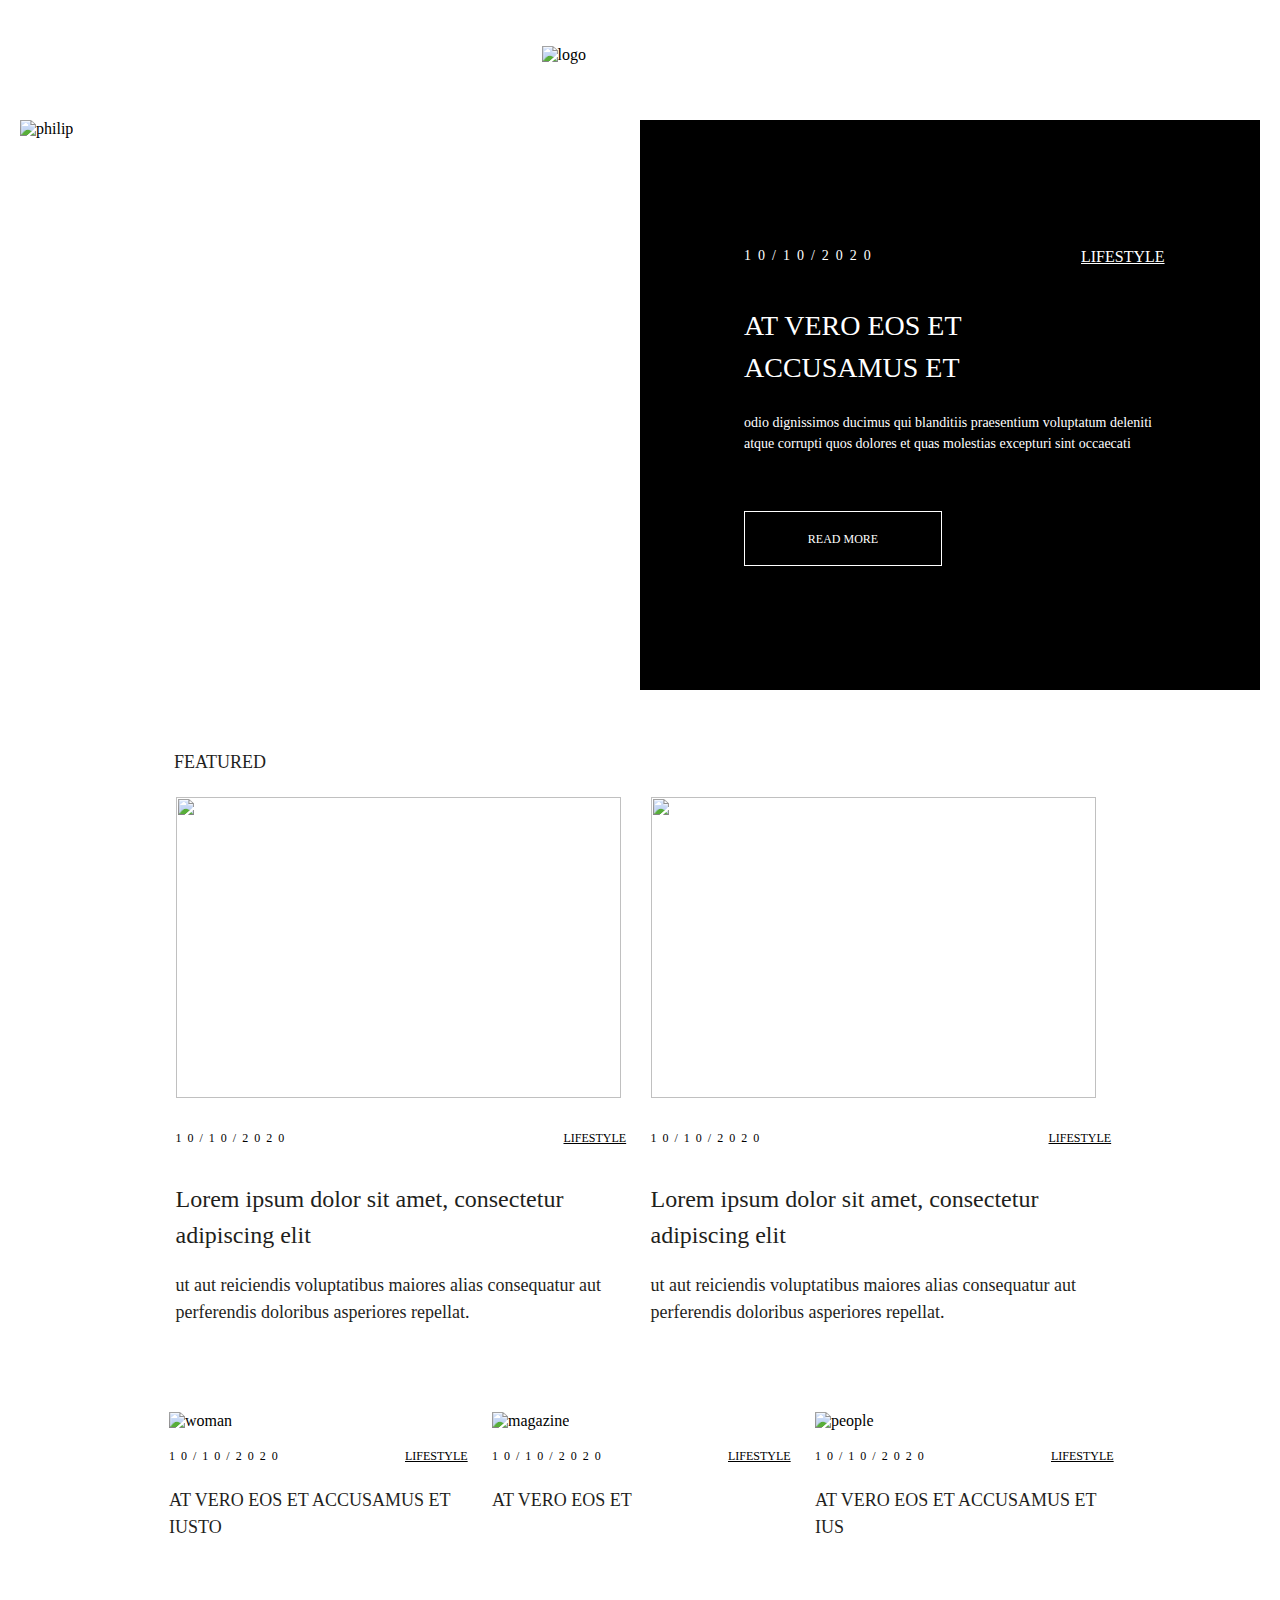
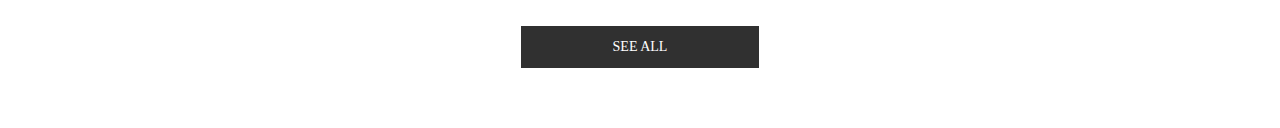
==== Index.html @ 0cf4a7a5 "Add files via upload" ====
<!DOCTYPE html>
<html lang="en">

<head>
    <meta charset="UTF-8">
    <meta http-equiv="X-UA-Compatible" content="IE=edge">
    <meta name="viewport" content="width=device-width, initial-scale=1.0">
    <link rel="stylesheet" href="main.css">
    <title>SUFFIX</title>
</head>

<body>
    <header>
        <div class="logo"><img src="./img/Лого.png" alt="logo" class="img_1"></div>
    </header>
    <main>
        <div class="conteiner">
            <div class="first_blocks">
                <div class="philip"><img src="./img/philip-martin.png" class="img_2" alt="philip"></div>
                <div class="black_block">
                    <div class="data_and_lifestyle">
                        <p class="data_1">10/10/2020</p>
                        <p class="lifestyle">LIFESTYLE</p>
                    </div>
                    <div class="at_vero">
                        <p>At vero eos et accusamus et</p>
                    </div>
                    <div class="lorem_1">
                        <p>odio dignissimos ducimus qui blanditiis praesentium voluptatum deleniti atque corrupti quos
                            dolores et quas molestias excepturi sint occaecati</p>
                    </div>
                    <div class="read_me">
                        <p class="read_me_1">READ MORE</p>
                    </div>
                </div>
            </div>

            <div class="between">
                <p class="FEATURED">FEATURED</p>
            </div>

            <div class="second_blocks">
                <div class="one_man">
                    <img src="./img/img_3.png" class="img_3" alt="">
                    <div class="data_and_lifestyle_2">
                        <p class="data_12">10/10/2020</p>
                        <p class="lifestyle_2">LIFESTYLE</p>
                    </div>

                    <div class="lorem_12">
                        <p>Lorem ipsum dolor sit amet, consectetur adipiscing elit</p>
                    </div>
                    <div class="paragraph">
                        <p class="text">ut aut reiciendis voluptatibus maiores alias consequatur aut perferendis
                            doloribus asperiores repellat.</p>
                    </div>

                </div>
                <div class="two_man">
                    <img src="./img/img_4.png" class="img_3" alt="">
                    <div class="data_and_lifestyle_2">
                        <p class="data_12">10/10/2020</p>
                        <p class="lifestyle_2">LIFESTYLE</p>
                    </div>
                    <div class="lorem_12">
                        <p>Lorem ipsum dolor sit amet, consectetur adipiscing elit</p>
                    </div>
                    <div class="paragraph">
                        <p class="text">ut aut reiciendis voluptatibus maiores alias consequatur aut perferendis
                            doloribus asperiores repellat.</p>
                    </div>
                </div>
            </div>
            <div class="third_blocks">
                <div class="one_block">
                    <img src="./img/img-5.png" alt="woman" class="img_5">
                    <div class="data_and_lifestyle_3">
                        <p class="data_13">10/10/2020</p>
                        <p class="lifestyle_3">LIFESTYLE</p>
                    </div>
                    <div class="lorem_13">
                        <p>At vero eos et accusamus et iusto</p>
                    </div>
                </div>
                <div class="two_block">
                    <img src="./img/img-6.png" alt="magazine" class="img_5">
                    <div class="data_and_lifestyle_3">
                        <p class="data_13">10/10/2020</p>
                        <p class="lifestyle_3">LIFESTYLE</p>
                    </div>
                    <div class="lorem_13">
                        <p>At vero eos et</p>
                    </div>
                </div>
                <div class="three_block">
                    <img src="./img/img-7.png" alt="people" class="img_5">
                    <div class="data_and_lifestyle_3">
                        <p class="data_13">10/10/2020</p>
                        <p class="lifestyle_3">LIFESTYLE</p>
                    </div>
                    <div class="lorem_13">
                        <p>At vero eos et accusamus et ius</p>
                    </div>
                </div>
            </div>
            <div class="mini_box">
                 <div class="SEE_All">
                <p class="SEE_All_2">SEE ALL</p>
            </div>
        </div>
           


        </div>
    </main>
</body>

</html>
---- main.css ----
@font-face {
    font-family: "kanitN";
    src: url(./fonts/Kanit-Medium.ttf);
}
@font-face {
    font-family: "kanit3";
    src: url(./fonts/Kanit-Light.ttf);
}

*{
    margin: 0;
    padding: 0;
    box-sizing: border-box;
}
.conteiner{
    width: 1440px;
    margin: 0 auto;
}

.logo{
    display: flex;
    justify-content: center;
    padding: 43px 0 46px 0;
    
}
.img_1{
    width: 157px;
    height: 30px;
}
.first_blocks{
    display: flex;
    justify-content: center;
}
.philip{
    width:720px;
    height: 570px;
}
.black_block{
    width:720px;
    height: 570px;
    background-color: rgb(0, 0, 0);
    color: rgb(255, 255, 255);
    font-family: "kanitN";
    display: flex;
    flex-direction: column;
    padding:107px 109px 151px 108px ;
}
.data_and_lifestyle{
    display: flex;
    justify-content: space-between;
    margin-bottom:66px ;
 
}
.at_vero{
    font-family: "kanitN";
    font-style: normal;
    font-weight: 500;
    font-size: 28px;
    line-height: 42px;
    text-transform: uppercase;
    color: #FFFFFF;
    margin-bottom: 29px;
    width: 503px;
    height: 42px;
}
.data_1{
font-style: normal;
font-weight: 500;
font-size: 14px;
line-height: 21px;
letter-spacing: 7px;
width: 136px;
height: 21px;
}
.lifestyle{
font-weight: 500;
font-size: 16px;
line-height: 24px;
text-decoration-line: underline;
width: 75px;
height: 24px;
}
.lorem_1{
    width: 503px;
    height: 42px;
    font-family: "kanit3";
    font-style: normal;
    font-weight: 300;
    font-size: 14px;
    line-height: 21px;
    color: #FFFFFF;
    margin-bottom: 54px;
}
.read_me{
    border:1px solid white;
    width:198px;
    height: 55px;
    display: flex;
    justify-content: center;
    align-items: center;
}
.read_me_1{
    font-family: "kanitN";
    font-style: normal;
    font-weight: 500;
    font-size: 12px;
    line-height: 18px;
    text-align: center;
    color: #FFFFFF;

}

.between{
    display: flex;
    padding: 59px 1205px 30px 149px;
}
.FEATURED{
    width: 86px;
    height: 27px;
    font-family: "kanitN";
    font-style: normal;
    font-weight: 500;
    font-size: 18px;
    line-height: 27px;
    color: #1F1F1D;
}
.second_blocks{
    display: flex;
    justify-content: center;
    padding: 0 148px 0 147px;
}
.one_man{
    width: 557px;
    height: 368px;
    margin-right:27px ;
}
.img_3{
    width: 557px;
    height: 368px;
}
.img_4{
    width: 557px;
    height: 368px;
}
.data_and_lifestyle_2{
    display: flex;
    justify-content: space-between;
    margin-bottom:34px ;
    margin-top: 26px;
 
}
.data_12{
    font-family: "kanitN";
    font-style: normal;
    font-weight: 500;
    font-size: 12px;
    line-height: 18px;
    letter-spacing: 6px;
    width: 136px;
    height: 21px;
}
.lifestyle_2{
    font-family: "kanitN";
    font-weight: 500;
    font-size: 12px;
    line-height: 18px;
    text-decoration-line: underline;
    width: 75px;
    height: 24px;
}
.lorem_12{
    width: 557px;
    height: 72px;
    font-family: "kanitN";
    font-style: normal;
    font-weight: 500;
    font-size: 24px;
    line-height: 36px;
    color: #1F1F1D;
    margin-bottom: 19px;
}
.text{
font-family: "kanit3";
font-style: normal;
font-weight: 300;
font-size: 18px;
line-height: 27px;
color: #1F1F1D;
width: 557px;
height: 54px;
}

.third_blocks{
    display: flex;
    justify-content: center;
    padding: 63px 148px 63px 148px;
}
.img_5{
    width: 363px;
    height: 240px;
}
.one_block .two_block .three_block{
    width: 365px;
    height: 325px;
}
.one_block{
    margin-right: 27px;
}
.two_block{
    margin-right: 27px;
}
.data_and_lifestyle_3{
    display: flex;
    justify-content: space-between;
    margin-bottom:22px ;
    margin-top: 18px;
}
.data_13{
    font-family: "kanitN";
    font-style: normal;
    font-weight: 500;
    font-size: 12px;
    line-height: 18px;
    letter-spacing: 6px;
    width: 117px;
    height: 18px;
}
.lifestyle_3{
    font-family: "kanitN";
    font-weight: 500;
    font-size: 12px;
    line-height: 18px;
    text-decoration-line: underline;
    width: 57px;
    height: 18px;
}
.lorem_13{
    width: 363px;
    height: 27px;
    font-family: "kanitN";
    font-style: normal;
    font-weight: 500;
    font-size: 18px;
    line-height: 27px;
    color: #1F1F1D;
    text-transform: uppercase;
    
}
.mini_box{
    padding: 0px 600px 71.33px 602px;
}
.SEE_All{
    background-color: #303030;
    width:238px;
    height: 42px;
    display: flex;
    justify-content: center;
    align-items: center;
    
}
.SEE_All_2{
    font-family: "kanitN";
    font-style: normal;
    font-weight: 500;
    font-size: 14px;
    line-height: 21px;
    text-align: center;
    color: #FFFFFF;

}



@media (max-width:1280px) {
    .logo{
        display: flex;
        justify-content: center;
        padding: 45.5px 0 44.5px 0;
        width: 1240px;
        height: 120px;
    }
    .img_1{
        width: 157px;
        height: 30px;
    }
    .conteiner{
        width: 1240px;
        margin: 0 auto;
    }
    .first_blocks{
        display: flex;
        justify-content: center;
    }
    .philip{
        width:620px;
        height: 570px;
    }
    .black_block{
        width:620px;
        height: 570px;
        background-color: rgb(0, 0, 0);
        color: rgb(255, 255, 255);
        font-family: "kanitN";
        display: flex;
        flex-direction: column;
        
        padding:125px 104px 124px 104px ;
    }
    .data_and_lifestyle{
        display: flex;
        justify-content: space-between;
        margin-bottom:36px ;
     
    }
    .at_vero{
        font-family: "kanitN";
        font-style: normal;
        font-weight: 500;
        font-size: 28px;
        line-height: 42px;
        text-transform: uppercase;
        color: #FFFFFF;
        margin-bottom: 23px;
        width: 394px;
        height: 84px;
    }
    .data_1{
    font-style: normal;
    font-weight: 500;
    font-size: 14px;
    line-height: 21px;
    letter-spacing: 7px;
    width: 136px;
    height: 21px;
    }
    .lifestyle{
    font-weight: 500;
    font-size: 16px;
    line-height: 24px;
    text-decoration-line: underline;
    width: 75px;
    height: 24px;
    }
    .lorem_1{
        width: 411px;
        height: 63px;
        font-family: "kanit3";
        font-style: normal;
        font-weight: 300;
        font-size: 14px;
        line-height: 21px;
        color: #FFFFFF;
        margin-bottom: 36px;
    }
    .read_me{
        border:1px solid white;
        width:198px;
        height: 55px;
        display: flex;
        justify-content: center;
        align-items: center;
    }
    .read_me_1{
        font-family: "kanitN";
        font-style: normal;
        font-weight: 500;
        font-size: 12px;
        line-height: 18px;
        text-align: center;
        color: #FFFFFF;
    
    }

    .between{
        display: flex;
        padding: 59px 1000px 21.31px 154px;
    }
    .FEATURED{
        width: 86px;
        height: 27px;
        font-family: "kanitN";
        font-style: normal;
        font-weight: 500;
        font-size: 18px;
        line-height: 27px;
        color: #1F1F1D;
    }
    
    .second_blocks{
        display: flex;
        justify-content: center;
        padding: 0 149px 0 150px;
    }
    .one_man{
        width: 445px;
        height: 301px;
        margin-right:30px ;
    }
    .img_3{
        width: 445px;
        height: 301px;
    }
    .img_4{
        width: 445px;
        height: 301px;
    }
    
    
    .data_and_lifestyle_2{
        display: flex;
        justify-content: space-between;
        margin-bottom:34px;
        margin-top: 26.69px;
     
    }
    .data_12{
        font-family: "kanitN";
        font-style: normal;
        font-weight: 500;
        font-size: 12px;
        line-height: 18px;
        letter-spacing: 6px;
        width: 117px;
        height: 18px;
        }
        .lifestyle_2{
        font-family: "kanitN";
        font-weight: 500;
        font-size: 12px;
        line-height: 18px;
        text-decoration-line: underline;
        width: 57px;
        height: 18px;
        }
    
        .lorem_12{
        width: 455px;
        height: 72px;
        font-family: "kanitN";
        font-style: normal;
        font-weight: 500;
        font-size: 24px;
        line-height: 36px;
        color: #1F1F1D;
        margin-bottom: 19px;
    }
    .text{
        width: 455px;
        height:81px;
    font-family: "kanit3";
    font-style: normal;
    font-weight: 300;
    font-size: 18px;
    line-height: 27px;
    color: #1F1F1D;
    }


    .third_blocks{
        display: flex;
        justify-content: center;
        padding: 59px 151px 85px 148px;
        
    }
    .img_5{
        width: 295px;
        height: 195px;
    }
    .one_block .two_block .three_block{
        width: 295px;
        height: 306px;
    }
    .one_block{
        margin-right: 30px;
    }
    .two_block{
        margin-right: 30px;
    }
    .data_and_lifestyle_3{
        display: flex;
        justify-content: space-between;
        margin-bottom:22px ;
        margin-top: 17px;
    }
    .data_13{
        font-family: "kanitN";
        font-style: normal;
        font-weight: 500;
        font-size: 12px;
        line-height: 18px;
        letter-spacing: 6px;
        width: 117px;
        height: 18px;
    }
    .lifestyle_3{
        font-family: "kanitN";
        font-weight: 500;
        font-size: 12px;
        line-height: 18px;
        text-decoration-line: underline;
        width: 57px;
        height: 18px;
    }
    .lorem_13{
        width: 293px;
        height: 54px;
        font-family: "kanitN";
        font-style: normal;
        font-weight: 500;
        font-size: 18px;
        line-height: 27px;
        color: #1F1F1D;
        text-transform: uppercase;
        
    }
    .mini_box{
        padding: 0px 501px 60.33px 501px;
    }
    .SEE_All{
        background-color: #303030;
        width:238px;
        height: 42px;
        display: flex;
        justify-content: center;
        align-items: center;  
    }
    .SEE_All_2{
        font-family: "kanitN";
        font-style: normal;
        font-weight: 500;
        font-size: 14px;
        line-height: 21px;
        text-align: center;
        color: #FFFFFF;
    
    }

}
@media (max-width:800px) {
    .logo{
        display: flex;
        justify-content: center;
        padding: 22.34px 0 22.66px 0;
        width: 768px;
        height: 65px;
    }
    .img_1{
        width: 105px;
        height: 20px;
    }
    .conteiner{
        width: 768px;
        margin: 0 auto;
    }
    .first_blocks{
        display: flex;
        justify-content: center;
        
    }
    .philip{
        width:385px;
        height:354px;
       
    }
    .img_2{
        width:385px;
        height: 354px;
        
    }
    .black_block{
        width:383px;
        height: 354px;
        background-color: rgb(0, 0, 0);
        color: rgb(255, 255, 255);
        font-family: "kanitN";
        display: flex;
        flex-direction: column;
        padding:72px 18px 72px 21px ;
    }
    .data_and_lifestyle{
        display: flex;
        justify-content: space-between;
        margin-bottom:0px ;
     
    }
    .at_vero{
        font-family: "kanitN";
        font-style: normal;
        font-weight: 500;
        font-size: 18px;
        line-height: 27px;
        text-transform: uppercase;
        color: #FFFFFF;
        margin-bottom: 31px;
        width: 344px;
        height: 27px;
    }
    .data_1{
    font-style: normal;
    font-weight: 500;
    font-size: 12px;
    line-height: 18px;
    letter-spacing: 6px;
    width: 117px;
    height: 18px;
    margin-bottom: 20px;
    }
    .lifestyle{
    font-weight: 500;
    font-size: 16px;
    line-height: 24px;
    text-decoration-line: underline;
    width: 75px;
    height: 24px;
    display: none;
    }
    .lorem_1{
        width: 343px;
        height: 54px;
        font-family: "kanit3";
        font-style: normal;
        font-weight: 300;
        font-size: 12px;
        line-height: 18px;
        color: #FFFFFF;
        margin-bottom: 31px;
    }
    .read_me{
        border:1px solid white;
        width:198px;
        height: 40px;
        display: flex;
        justify-content: center;
        align-items: center;
    }
    .read_me_1{
        font-family: "kanitN";
        font-style: normal;
        font-weight: 500;
        font-size: 12px;
        line-height: 18px;
        text-align: center;
        color: #FFFFFF;
    
    }

    .between{
        display: flex;
        padding: 60px 658px 21px 24px;
    }
    .FEATURED{
        width: 86px;
        height: 27px;
        font-family: "kanitN";
        font-style: normal;
        font-weight: 500;
        font-size: 18px;
        line-height: 27px;
        color: #1F1F1D;
    }
    
    .second_blocks{
        display: flex;
        justify-content: center;
        padding: 0 24px;
    }
    .one_man{
        width: 345px;
        height: 228px;
        margin-right:30px ;
    }
    .img_3{
        width: 345px;
        height: 228px;
    }
    .img_4{
        width: 345px;
        height: 228px;
    }
    
    
    .data_and_lifestyle_2{
        display: flex;
        justify-content: space-between;
        margin-bottom:16px;
        margin-top: 21px;
     
    }
    .data_12{
        font-family: "kanitN";
        font-style: normal;
        font-weight: 500;
        font-size: 12px;
        line-height: 18px;
        letter-spacing: 6px;
        width: 117px;
        height: 18px;
        }
        .lifestyle_2{
        font-family: "kanitN";
        font-weight: 500;
        font-size: 12px;
        line-height: 18px;
        text-decoration-line: underline;
        width: 57px;
        height: 18px;
        }
    
        .lorem_12{
        width: 345px;
        height: 54px;
        font-family: "kanitN";
        font-style: normal;
        font-weight: 500;
        font-size: 18px;
        line-height: 27px;
        color: #1F1F1D;
        margin-bottom: 21px;
    }
    .text{
        width: 345px;
        height:63px;
    font-family: "kanit3";
    font-style: normal;
    font-weight: 300;
    font-size: 14px;
    line-height: 21px;
    color: #1F1F1D;
    }

    .third_blocks{
        display: flex;
        justify-content: center;
        padding: 36px 24px 49px 24px;
    }
    .img_5{
        width: 220px;
        height: 145px;
    }
    .one_block .two_block .three_block{
        width: 220px;
        height: 247px;
    }
    .one_block{
        margin-right: 30px;
    }
    .two_block{
        margin-right: 30px;
    }
    .data_and_lifestyle_3{
        display: flex;
        justify-content: space-between;
        margin-bottom:22px ;
        margin-top: 17px;
    }
    .data_13{
        font-family: "kanitN";
        font-style: normal;
        font-weight: 500;
        font-size: 12px;
        line-height: 18px;
        letter-spacing: 6px;
        width: 117px;
        height: 18px;
    }
    .lifestyle_3{
        font-family: "kanitN";
        font-weight: 500;
        font-size: 12px;
        line-height: 18px;
        text-decoration-line: underline;
        width: 57px;
        height: 18px;
    }
    .lorem_13{
        width: 220px;
        height: 48px;
        font-family: "kanitN";
        font-style: normal;
        font-weight: 500;
        font-size: 16px;
        line-height: 24px;
        color: #1F1F1D;
        text-transform: uppercase;
        
    }
    .mini_box{
        padding: 0px 265px 60px 265px;
    }
    .SEE_All{
        background-color: #303030;
        width:238px;
        height: 42px;
        display: flex;
        justify-content: center;
        align-items: center;  
    }
    .SEE_All_2{
        font-family: "kanitN";
        font-style: normal;
        font-weight: 500;
        font-size: 14px;
        line-height: 21px;
        text-align: center;
        color: #FFFFFF;
    
    }
}
@media (max-width:400px) {
    .logo{
        display: flex;
        justify-content: center;
        padding: 22.34px 0 22.66px 0;
        width: 320px;
        height: 65px;
    }
    .img_1{
        width: 105px;
        height: 20px;
    }
    .conteiner{
        width: 320px;
        margin: 0 auto;
    }
    .first_blocks{
        display: flex;
        justify-content: center;
        flex-direction: column;
        
    }
    .philip{
        width:320px;
        height:294px;
       
    }
    .img_2{
        width:320px;
        height: 294px;
        
    }
    .black_block{
        width:320px;
        height: 246px;
        background-color: rgb(0, 0, 0);
        color: rgb(255, 255, 255);
        font-family: "kanitN";
        display: flex;
        flex-direction: column;
        padding:15px 13px 32px 12px ;
    }
    .data_and_lifestyle{
        display: flex;
        justify-content: space-between;
        margin-bottom:0px ;
     
    }
    .at_vero{
        font-family: "kanitN";
        font-style: normal;
        font-weight: 500;
        font-size: 18px;
        line-height: 27px;
        text-transform: uppercase;
        color: #FFFFFF;
        margin-bottom: 20px;
        width: 295px;
        height: 27px;
    }
    .data_1{
    font-style: normal;
    font-weight: 500;
    font-size: 12px;
    line-height: 18px;
    letter-spacing: 6px;
    width: 117px;
    height: 18px;
    margin-bottom: 20px;
    }
    .lifestyle{
    font-weight: 500;
    font-size: 16px;
    line-height: 24px;
    text-decoration-line: underline;
    width: 75px;
    height: 24px;
    display: none;
    }
    .lorem_1{
        width: 295px;
        height: 54px;
        font-family: "kanit3";
        font-style: normal;
        font-weight: 300;
        font-size: 12px;
        line-height: 18px;
        color: #FFFFFF;
        margin-bottom: 20px;
    }
    .read_me{
        border:1px solid white;
        width:198px;
        height: 40px;
        display: flex;
        justify-content: center;
        align-items: center;
    }
    .read_me_1{
        font-family: "kanitN";
        font-style: normal;
        font-weight: 500;
        font-size: 12px;
        line-height: 18px;
        text-align: center;
        color: #FFFFFF;
    
    }


    .between{
        display: flex;
        padding: 43px 221px 16px 12px;
    }
    .FEATURED{
        width: 86px;
        height: 27px;
        font-family: "kanitN";
        font-style: normal;
        font-weight: 500;
        font-size: 18px;
        line-height: 27px;
        color: #1F1F1D;
    }
    .second_blocks{
        display: flex;
        justify-content: center;
        flex-direction: column;
        padding: 0 13px 0 12px;
    }
    .one_man{
        width: 295px;
        height: 195px;
        margin-bottom: 215.41px;
    }
    .img_3{
        width: 295px;
        height: 195px;
    }
    .img_4{
        width: 295px;
        height: 195px;
    }
    
    
    .data_and_lifestyle_2{
        display: flex;
        justify-content: space-between;
        margin-bottom:16px;
        margin-top: 16px;
     
    }
    .data_12{
        font-family: "kanitN";
        font-style: normal;
        font-weight: 500;
        font-size: 12px;
        line-height: 18px;
        letter-spacing: 6px;
        width: 117px;
        height: 18px;
        }
        .lifestyle_2{
        font-family: "kanitN";
        font-weight: 500;
        font-size: 12px;
        line-height: 18px;
        text-decoration-line: underline;
        width: 57px;
        height: 18px;
        display: none;
        }
    
        .lorem_12{
        width: 295px;
        height: 54px;
        font-family: "kanitN";
        font-style: normal;
        font-weight: 500;
        font-size: 18px;
        line-height: 27px;
        color: #1F1F1D;
        margin-bottom: 21px;
    }
    .text{
        width: 295px;
        height:63px;
    font-family: "kanit3";
    font-style: normal;
    font-weight: 300;
    font-size: 14px;
    line-height: 21px;
    color: #1F1F1D;
    }
  

    .third_blocks{
        display: flex;
        justify-content: center;
        flex-direction: column;
        padding: 0 13px 0 12px;
    }
    .img_5{
        width: 295px;
        height: 194.31px;
    }
    .one_block .two_block .three_block{
        width: 295px;
        height: 265px;
        
    }
     .one_block{
        margin-bottom: 28px;
        margin-top: 27px;
        margin-right: 0px;
          
    }
    .two_block{
        margin-bottom: 27px;
        margin-right: 0px; 
    }
    .one_block{
        margin-right: 0px;
          
    }
    /*
    .two_block{
        margin-bottom: 28px;
    } */
    .data_and_lifestyle_3{
        display: flex;
        justify-content: space-between;
        margin-bottom:22px ;
        margin-top: 17px;
    }
    .data_13{
        font-family: "kanitN";
        font-style: normal;
        font-weight: 500;
        font-size: 12px;
        line-height: 18px;
        letter-spacing: 6px;
        width: 156.89px;
        height: 18px;
    }
    .lifestyle_3{
        font-family: "kanitN";
        font-weight: 500;
        font-size: 12px;
        line-height: 18px;
        text-decoration-line: underline;
        width: 76.43px;
        height: 18px;
    }
    .lorem_13{
        width: 295px;
        height: 24px;
        font-family: "kanitN";
        font-style: normal;
        font-weight: 500;
        font-size: 16px;
        line-height: 24px;
        color: #1F1F1D;
        text-transform: uppercase;
        
    }
    .mini_box{
        padding: 37px 42px 43px 40px;
    }
    .SEE_All{
        background-color: #303030;
        width:238px;
        height: 42px;
        display: flex;
        justify-content: center;
        align-items: center;  
    }
    .SEE_All_2{
        font-family: "kanitN";
        font-style: normal;
        font-weight: 500;
        font-size: 14px;
        line-height: 21px;
        text-align: center;
        color: #FFFFFF;
    
    }

}
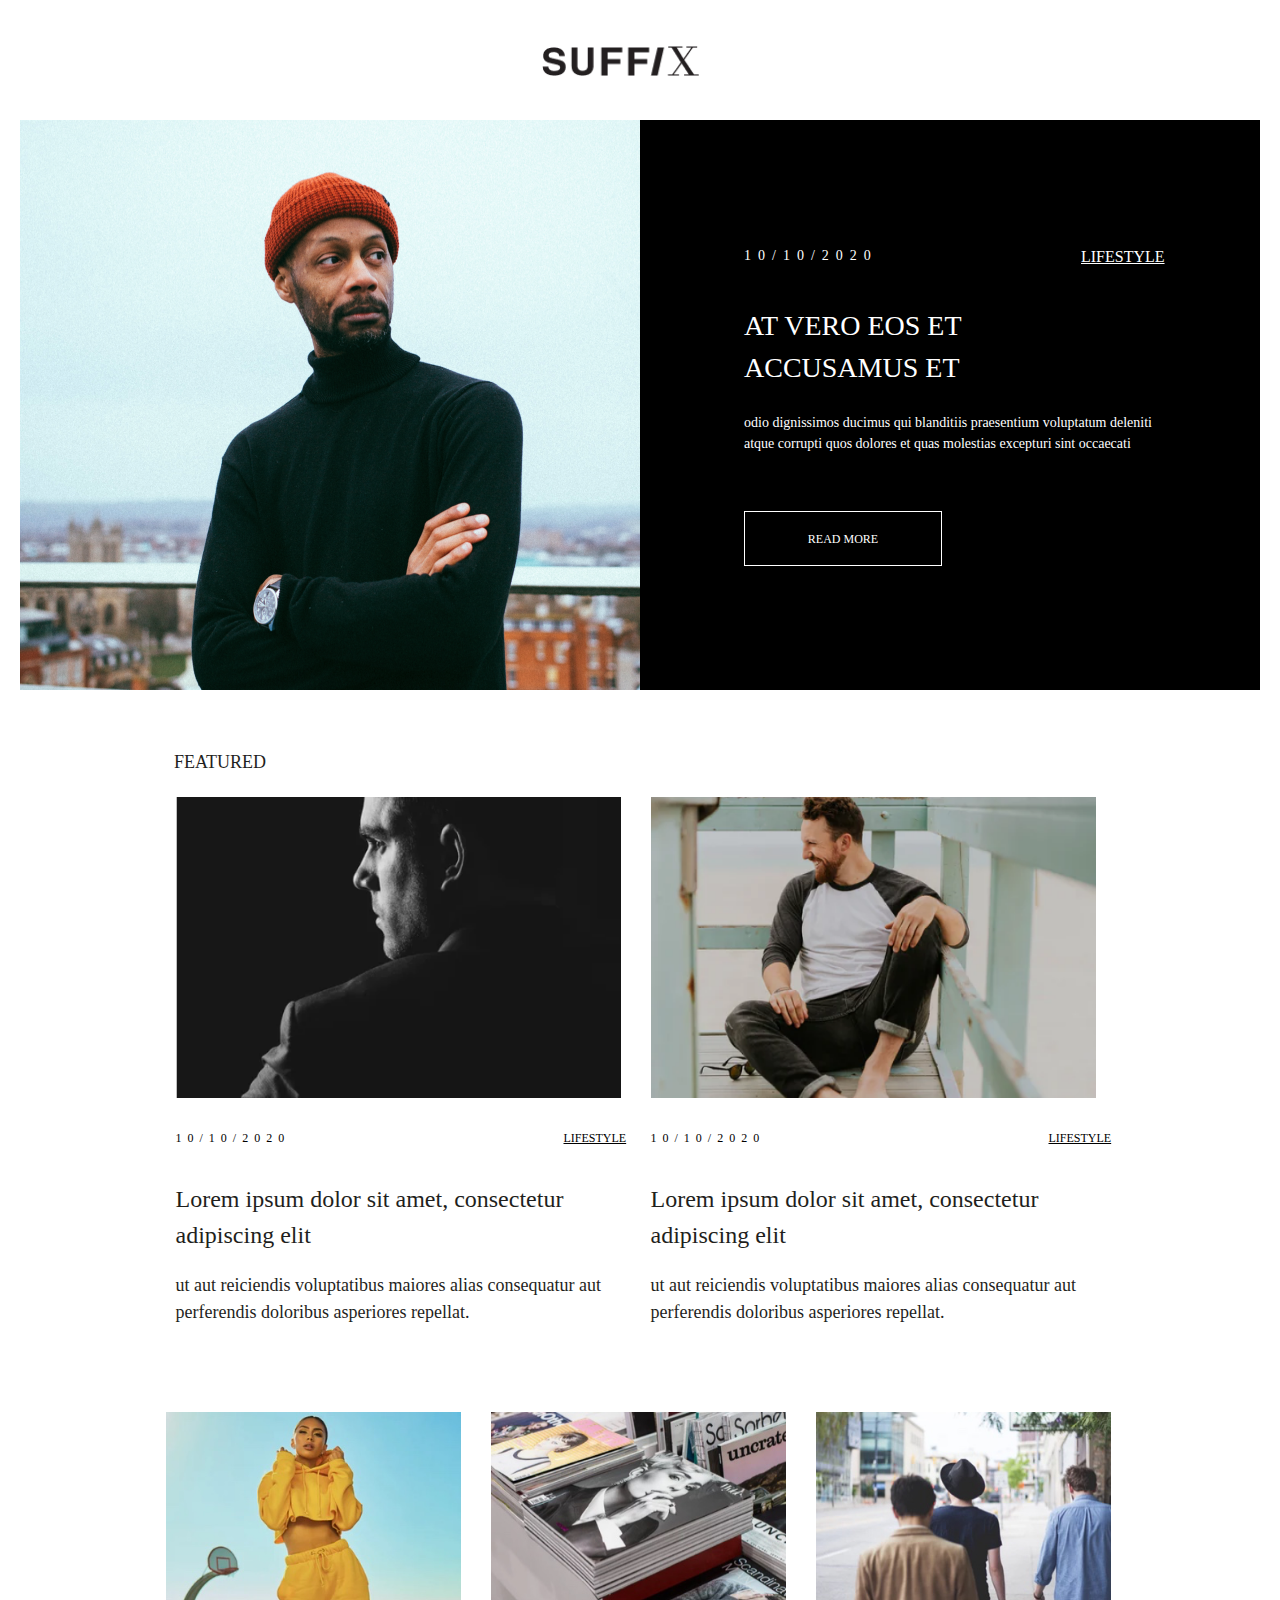
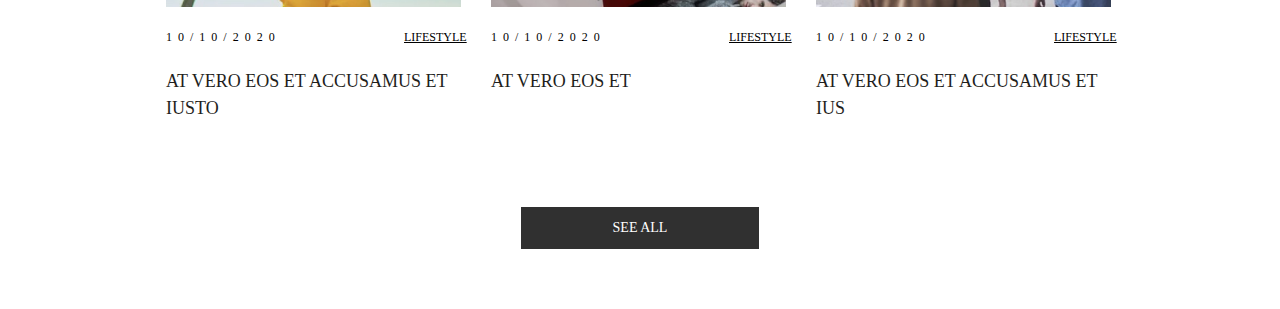
==== commit 578c8328: "Update Index.html" ====
--- a/Index.html
+++ b/Index.html
@@ -11,12 +11,12 @@
 
 <body>
     <header>
-        <div class="logo"><img src="./img/Лого.png" alt="logo" class="img_1"></div>
+        <div class="logo"><img src="Лого.png" alt="logo" class="img_1"></div>
     </header>
     <main>
         <div class="conteiner">
             <div class="first_blocks">
-                <div class="philip"><img src="./img/philip-martin.png" class="img_2" alt="philip"></div>
+                <div class="philip"><img src="philip-martin.png" class="img_2" alt="philip"></div>
                 <div class="black_block">
                     <div class="data_and_lifestyle">
                         <p class="data_1">10/10/2020</p>
@@ -41,7 +41,7 @@
 
             <div class="second_blocks">
                 <div class="one_man">
-                    <img src="./img/img_3.png" class="img_3" alt="">
+                    <img src="img_3.png" class="img_3" alt="">
                     <div class="data_and_lifestyle_2">
                         <p class="data_12">10/10/2020</p>
                         <p class="lifestyle_2">LIFESTYLE</p>
@@ -57,7 +57,7 @@
 
                 </div>
                 <div class="two_man">
-                    <img src="./img/img_4.png" class="img_3" alt="">
+                    <img src="img_4.png" class="img_3" alt="">
                     <div class="data_and_lifestyle_2">
                         <p class="data_12">10/10/2020</p>
                         <p class="lifestyle_2">LIFESTYLE</p>
@@ -73,7 +73,7 @@
             </div>
             <div class="third_blocks">
                 <div class="one_block">
-                    <img src="./img/img-5.png" alt="woman" class="img_5">
+                    <img src="img-5.png" alt="woman" class="img_5">
                     <div class="data_and_lifestyle_3">
                         <p class="data_13">10/10/2020</p>
                         <p class="lifestyle_3">LIFESTYLE</p>
@@ -83,7 +83,7 @@
                     </div>
                 </div>
                 <div class="two_block">
-                    <img src="./img/img-6.png" alt="magazine" class="img_5">
+                    <img src="img-6.png" alt="magazine" class="img_5">
                     <div class="data_and_lifestyle_3">
                         <p class="data_13">10/10/2020</p>
                         <p class="lifestyle_3">LIFESTYLE</p>
@@ -93,7 +93,7 @@
                     </div>
                 </div>
                 <div class="three_block">
-                    <img src="./img/img-7.png" alt="people" class="img_5">
+                    <img src="img-7.png" alt="people" class="img_5">
                     <div class="data_and_lifestyle_3">
                         <p class="data_13">10/10/2020</p>
                         <p class="lifestyle_3">LIFESTYLE</p>
@@ -115,4 +115,4 @@
     </main>
 </body>
 
-</html>+</html>
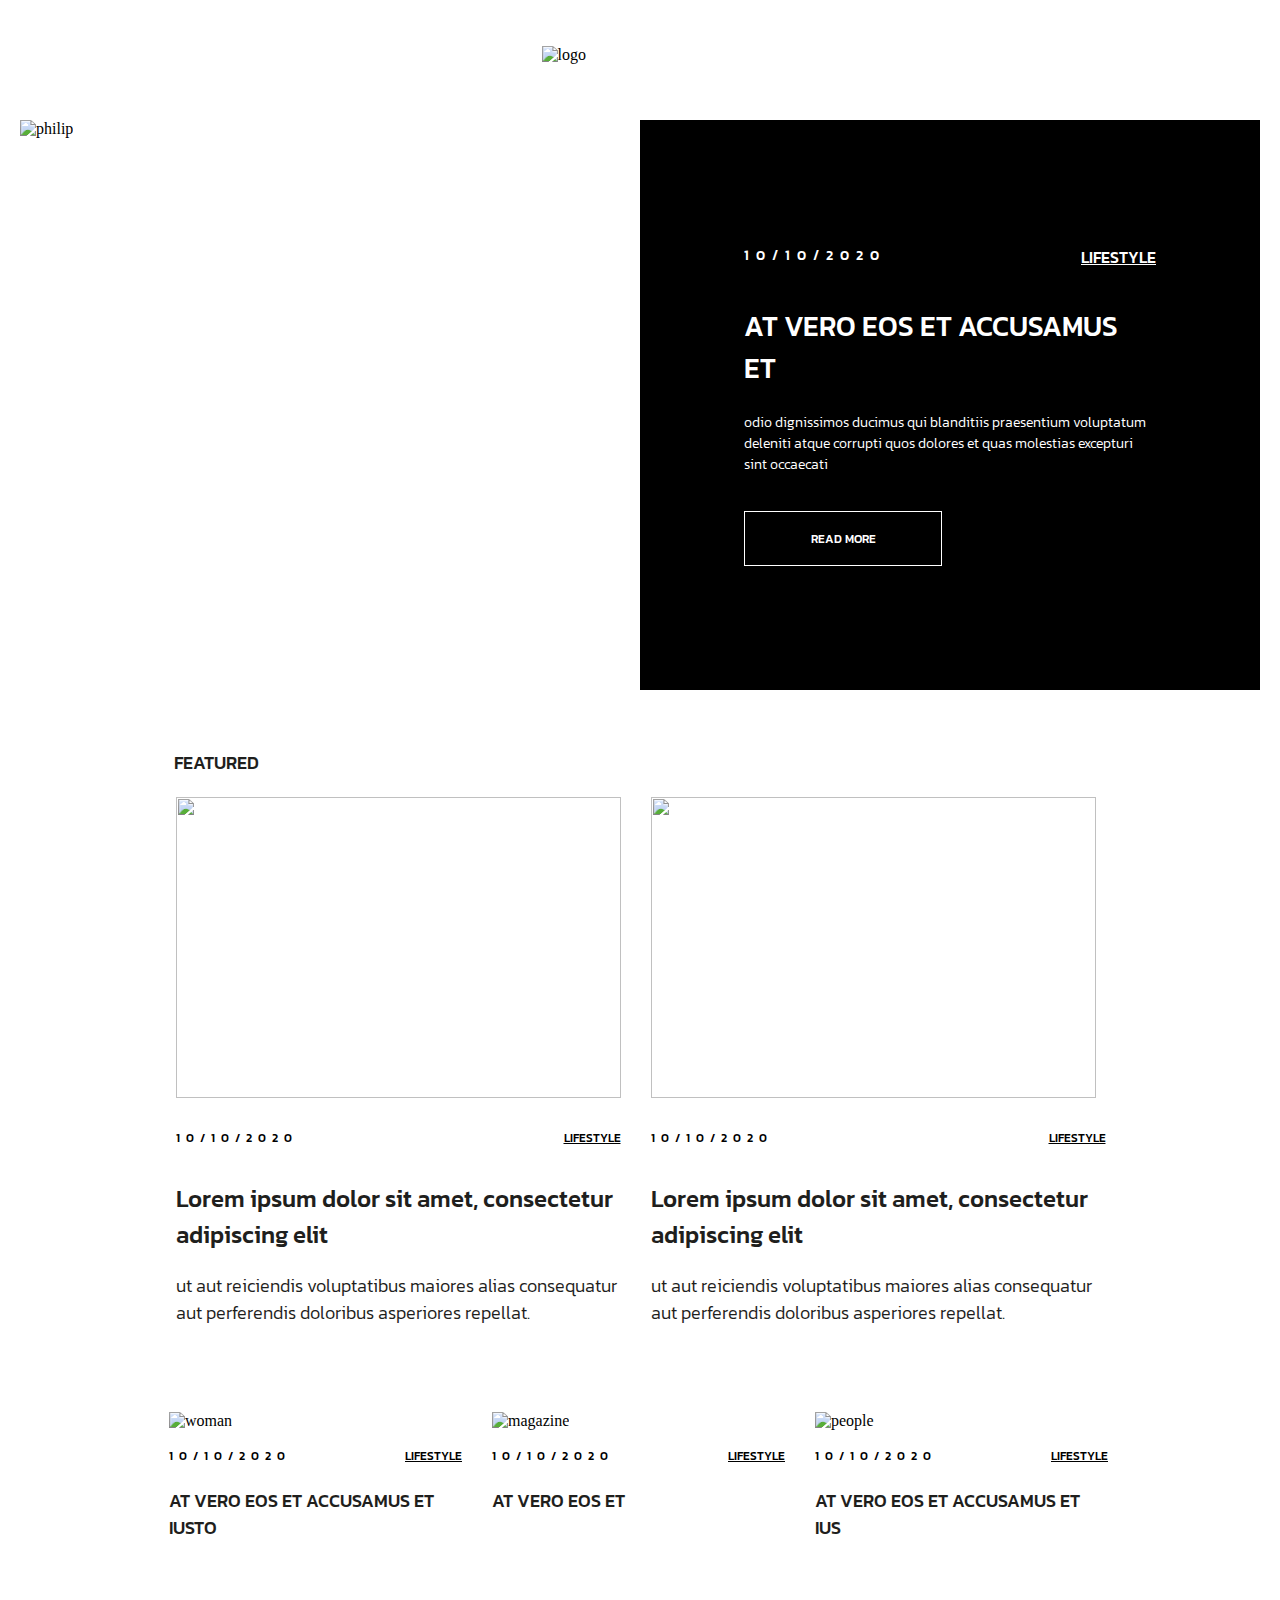
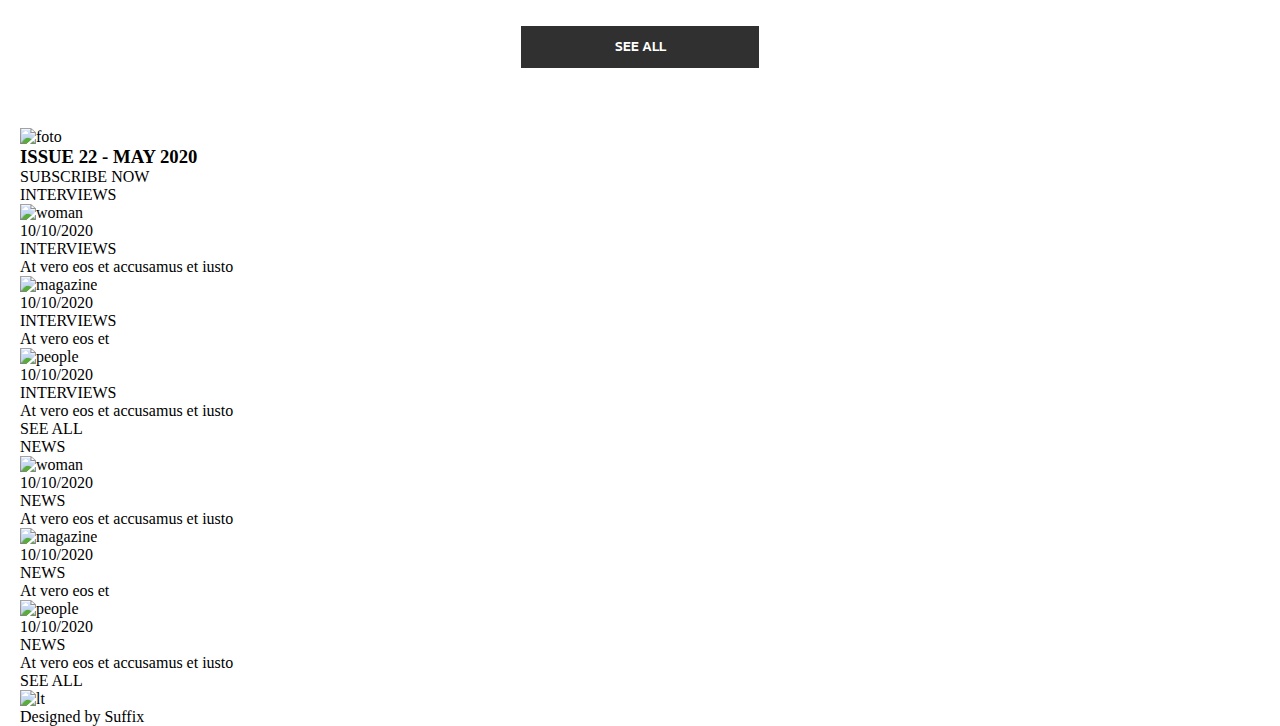
==== commit 05f58338: "Update Index.html" ====
--- a/Index.html
+++ b/Index.html
@@ -11,12 +11,12 @@
 
 <body>
     <header>
-        <div class="logo"><img src="Лого.png" alt="logo" class="img_1"></div>
+        <div class="logo"><img src="./img/Лого.png" alt="logo" class="img_1"></div>
     </header>
     <main>
         <div class="conteiner">
             <div class="first_blocks">
-                <div class="philip"><img src="philip-martin.png" class="img_2" alt="philip"></div>
+                <div class="philip"><img src="./img/philip-martin.png" class="img_2" alt="philip"></div>
                 <div class="black_block">
                     <div class="data_and_lifestyle">
                         <p class="data_1">10/10/2020</p>
@@ -41,7 +41,7 @@
 
             <div class="second_blocks">
                 <div class="one_man">
-                    <img src="img_3.png" class="img_3" alt="">
+                    <img src="./img/img_3.png" class="img_3" alt="">
                     <div class="data_and_lifestyle_2">
                         <p class="data_12">10/10/2020</p>
                         <p class="lifestyle_2">LIFESTYLE</p>
@@ -57,7 +57,7 @@
 
                 </div>
                 <div class="two_man">
-                    <img src="img_4.png" class="img_3" alt="">
+                    <img src="./img/img_4.png" class="img_3" alt="">
                     <div class="data_and_lifestyle_2">
                         <p class="data_12">10/10/2020</p>
                         <p class="lifestyle_2">LIFESTYLE</p>
@@ -73,7 +73,7 @@
             </div>
             <div class="third_blocks">
                 <div class="one_block">
-                    <img src="img-5.png" alt="woman" class="img_5">
+                    <img src="./img/img-5.png" alt="woman" class="img_5">
                     <div class="data_and_lifestyle_3">
                         <p class="data_13">10/10/2020</p>
                         <p class="lifestyle_3">LIFESTYLE</p>
@@ -83,7 +83,7 @@
                     </div>
                 </div>
                 <div class="two_block">
-                    <img src="img-6.png" alt="magazine" class="img_5">
+                    <img src="./img/img-6.png" alt="magazine" class="img_5">
                     <div class="data_and_lifestyle_3">
                         <p class="data_13">10/10/2020</p>
                         <p class="lifestyle_3">LIFESTYLE</p>
@@ -93,7 +93,7 @@
                     </div>
                 </div>
                 <div class="three_block">
-                    <img src="img-7.png" alt="people" class="img_5">
+                    <img src="./img/img-7.png" alt="people" class="img_5">
                     <div class="data_and_lifestyle_3">
                         <p class="data_13">10/10/2020</p>
                         <p class="lifestyle_3">LIFESTYLE</p>
@@ -104,15 +104,122 @@
                 </div>
             </div>
             <div class="mini_box">
-                 <div class="SEE_All">
-                <p class="SEE_All_2">SEE ALL</p>
-            </div>
-        </div>
-           
-
-
+                <div class="SEE_All">
+                    <p class="SEE_All_2">SEE ALL</p>
+                </div>
+            </div>
+            <div class="fourth_block">
+                <div class="white_foto">
+                    <img src="./img/img_8.png" class="img_8" alt="foto">
+                </div>
+                <div class="black_block2">
+                    <div class="text_1">
+                        <h3 class="issue">ISSUE 22 - MAY 2020</h3>
+                    </div>
+
+                    <div class="button1">
+                        <p class="sub">SUBSCRIBE NOW</p>
+                    </div>
+                </div>
+            </div>
+
+            <div class="between1">
+                <p class="INTERVIEWS">INTERVIEWS</p>
+            </div>
+
+            <div class="third_blocks_q">
+                <div class="one_block_q">
+                    <img src="./img/img-9.png" alt="woman" class="img_5_q">
+                    <div class="data_and_lifestyle_3_q">
+                        <p class="data_13_q">10/10/2020</p>
+                        <p class="lifestyle_3_q">INTERVIEWS</p>
+                    </div>
+                    <div class="lorem_13_q">
+                        <p>At vero eos et accusamus et iusto</p>
+                    </div>
+                </div>
+                <div class="two_block_q">
+                    <img src="./img/img-10.png" alt="magazine" class="img_5_q">
+                    <div class="data_and_lifestyle_3_q">
+                        <p class="data_13_q">10/10/2020</p>
+                        <p class="lifestyle_3_q">INTERVIEWS</p>
+                    </div>
+                    <div class="lorem_13_q">
+                        <p>At vero eos et</p>
+                    </div>
+                </div>
+                <div class="three_block_q">
+                    <img src="./img/img-11.png" alt="people" class="img_5_q">
+                    <div class="data_and_lifestyle_3_q">
+                        <p class="data_13_q">10/10/2020</p>
+                        <p class="lifestyle_3_q">INTERVIEWS</p>
+                    </div>
+                    <div class="lorem_13_q">
+                        <p>At vero eos et accusamus et iusto</p>
+                    </div>
+                </div>
+            </div>
+            <div class="mini_box_1">
+                <div class="SEE_All_12">
+                <p class="SEE_ALL_1_1">SEE ALL</p>
+            </div>
+        </div>
+            
+        <div class="between1_1">
+            <p class="INTERVIEWS_1">NEWS</p>
+        </div>
+
+        <div class="third_blocks_q_1">
+            <div class="one_block_q_1">
+                <img src="./img/img_12.jpg" alt="woman" class="img_5_q_1">
+                <div class="data_and_lifestyle_3_q_1">
+                    <p class="data_13_q_1">10/10/2020</p>
+                    <p class="lifestyle_3_q_1">NEWS</p>
+                </div>
+                <div class="lorem_13_q_1">
+                    <p>At vero eos et accusamus et iusto</p>
+                </div>
+            </div>
+            <div class="two_block_q_1">
+                <img src="./img/img_13.jpg" alt="magazine" class="img_5_q_1">
+                <div class="data_and_lifestyle_3_q_1">
+                    <p class="data_13_q_1">10/10/2020</p>
+                    <p class="lifestyle_3_q_1">NEWS</p>
+                </div>
+                <div class="lorem_13_q_1">
+                    <p>At vero eos et</p>
+                </div>
+            </div>
+            <div class="three_block_q_1">
+                <img src="./img/img_14.jpg" alt="people" class="img_5_q_1">
+                <div class="data_and_lifestyle_3_q_1">
+                    <p class="data_13_q_1">10/10/2020</p>
+                    <p class="lifestyle_3_q_1">NEWS</p>
+                </div>
+                <div class="lorem_13_q_1">
+                    <p>At vero eos et accusamus et iusto</p>
+                </div>
+            </div>
+        </div>
+        <div class="mini_box_1_1">
+            <div class="SEE_All_12_1">
+            <p class="SEE_ALL_1_1_1">SEE ALL</p>
+        </div>
+    </div>
         </div>
     </main>
+    <footer>
+        <div class="conteiner">
+        <div class="last_block">
+            <div class="text_suffix">
+                <img src="./img/last_foto.png" alt="lt">
+            </div>
+            <div class="last_text">
+                <p class="last_text_2">Designed by Suffix </p>
+            </div>
+        </div>
+    </div>
+    </footer>
 </body>
 
 </html>
--- a/main.css
+++ b/main.css
@@ -1,10 +1,10 @@
 @font-face {
     font-family: "kanitN";
-    src: url(./fonts/Kanit-Medium.ttf);
+    src: url(Kanit-Medium.ttf);
 }
 @font-face {
     font-family: "kanit3";
-    src: url(./fonts/Kanit-Light.ttf);
+    src: url(Kanit-Light.ttf);
 }
 
 *{
@@ -1094,4 +1094,4 @@
     
     }
 
-}+}
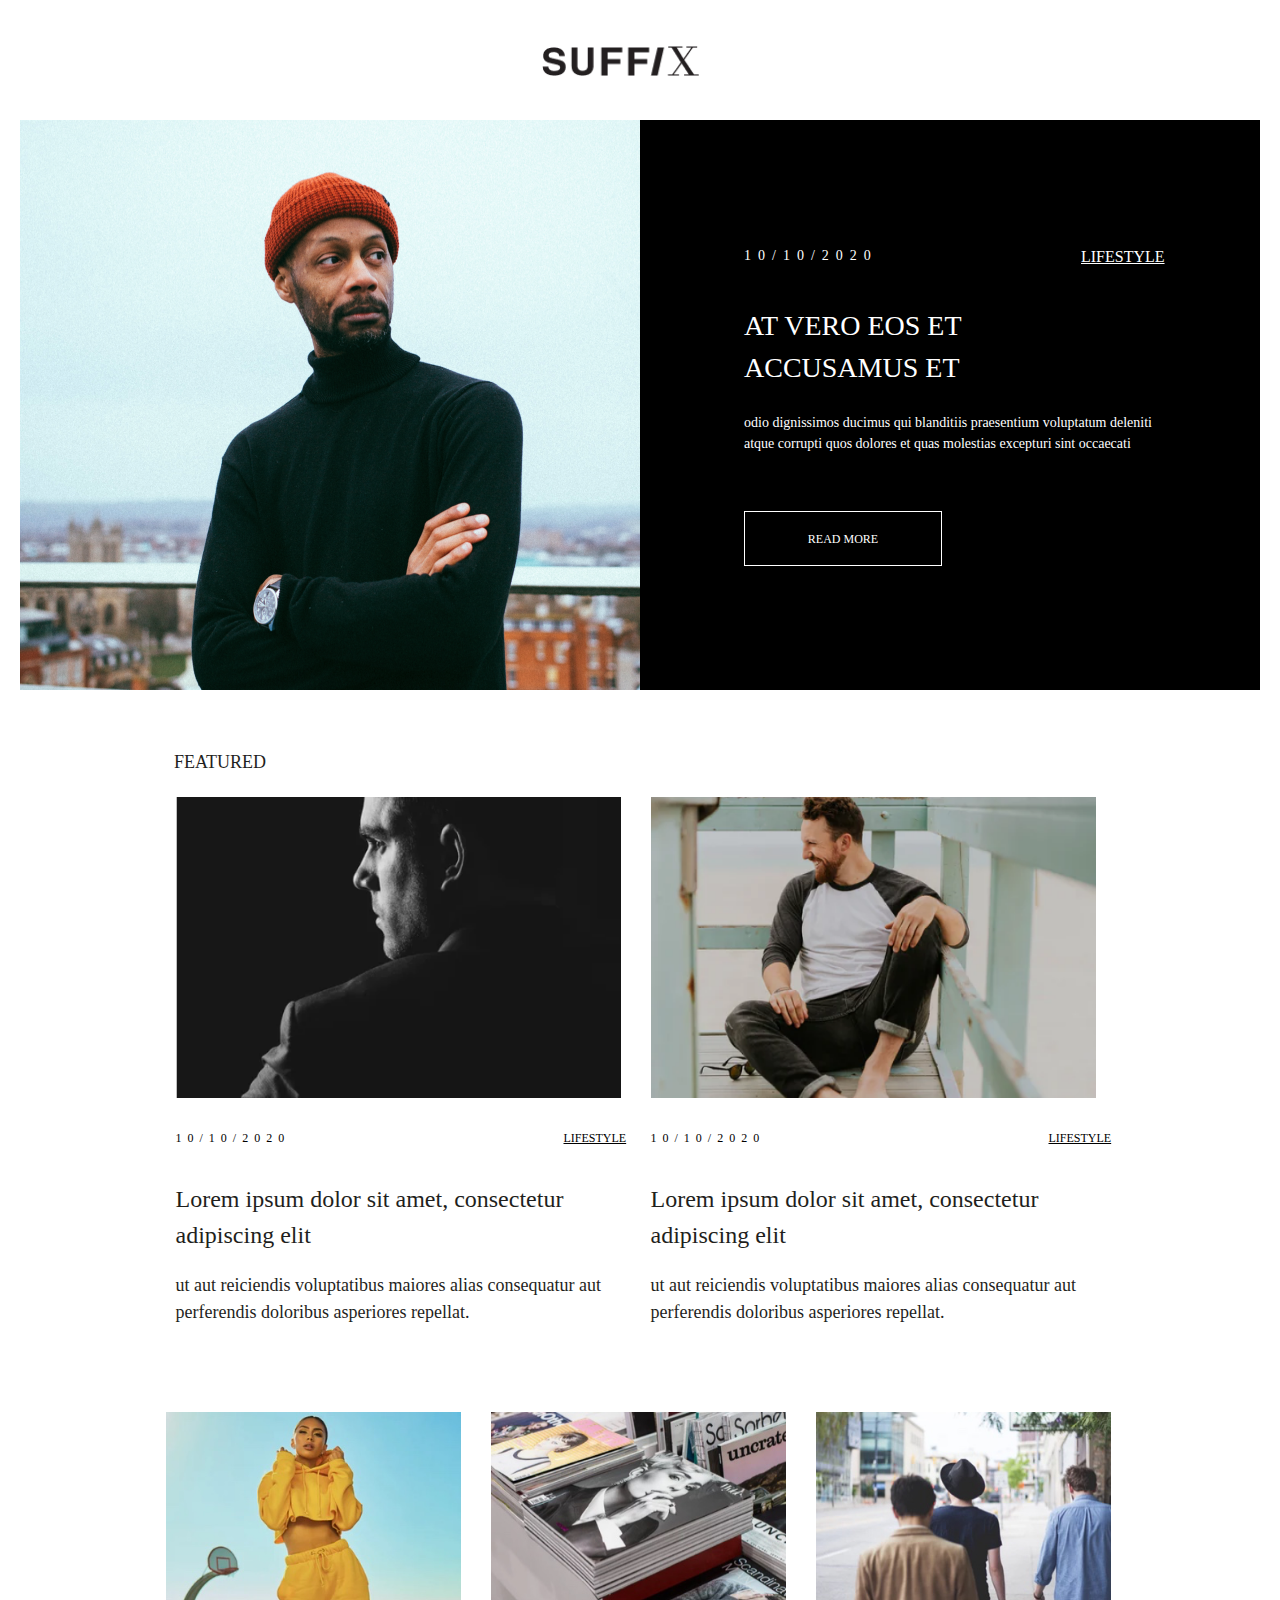
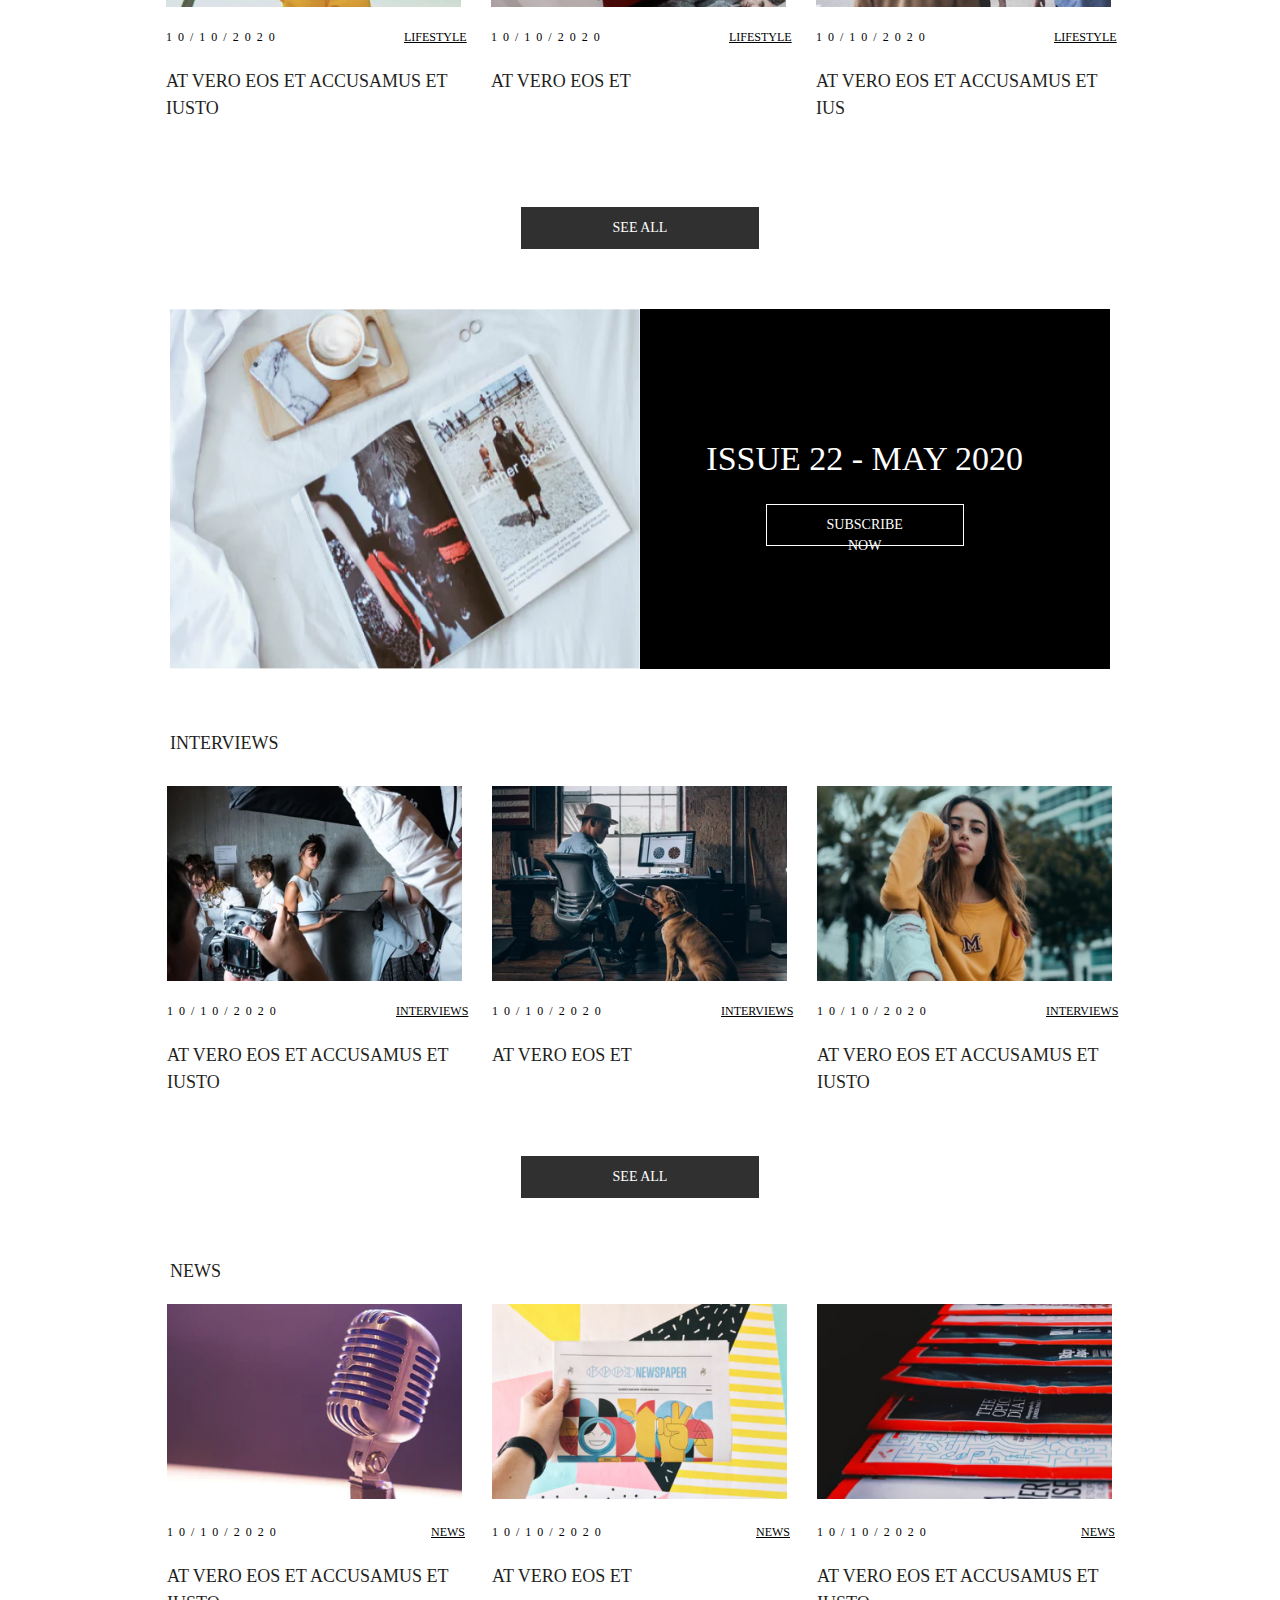
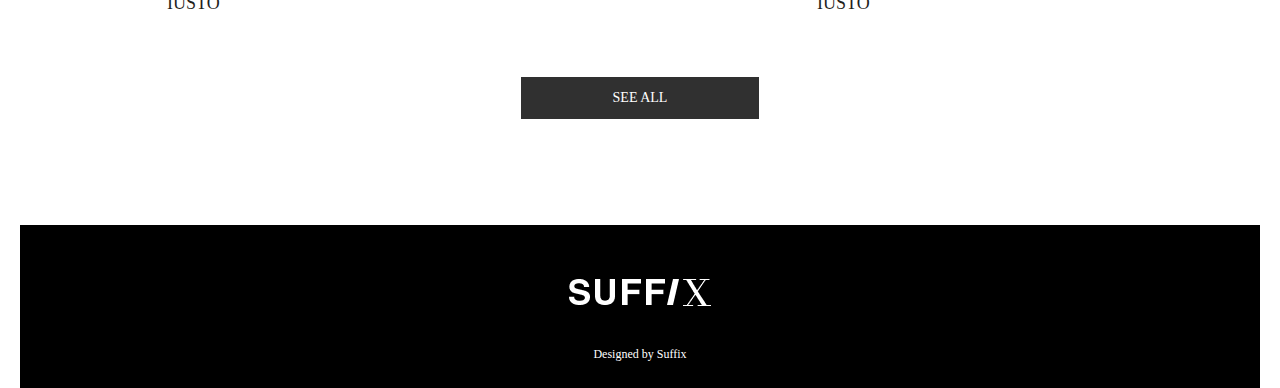
==== commit f2044c98: "Update Index.html" ====
--- a/Index.html
+++ b/Index.html
@@ -11,12 +11,12 @@
 
 <body>
     <header>
-        <div class="logo"><img src="./img/Лого.png" alt="logo" class="img_1"></div>
+        <div class="logo"><img src="Лого.png" alt="logo" class="img_1"></div>
     </header>
     <main>
         <div class="conteiner">
             <div class="first_blocks">
-                <div class="philip"><img src="./img/philip-martin.png" class="img_2" alt="philip"></div>
+                <div class="philip"><img src="philip-martin.png" class="img_2" alt="philip"></div>
                 <div class="black_block">
                     <div class="data_and_lifestyle">
                         <p class="data_1">10/10/2020</p>
@@ -41,7 +41,7 @@
 
             <div class="second_blocks">
                 <div class="one_man">
-                    <img src="./img/img_3.png" class="img_3" alt="">
+                    <img src="img_3.png" class="img_3" alt="">
                     <div class="data_and_lifestyle_2">
                         <p class="data_12">10/10/2020</p>
                         <p class="lifestyle_2">LIFESTYLE</p>
@@ -57,7 +57,7 @@
 
                 </div>
                 <div class="two_man">
-                    <img src="./img/img_4.png" class="img_3" alt="">
+                    <img src="img_4.png" class="img_3" alt="">
                     <div class="data_and_lifestyle_2">
                         <p class="data_12">10/10/2020</p>
                         <p class="lifestyle_2">LIFESTYLE</p>
@@ -73,7 +73,7 @@
             </div>
             <div class="third_blocks">
                 <div class="one_block">
-                    <img src="./img/img-5.png" alt="woman" class="img_5">
+                    <img src="img-5.png" alt="woman" class="img_5">
                     <div class="data_and_lifestyle_3">
                         <p class="data_13">10/10/2020</p>
                         <p class="lifestyle_3">LIFESTYLE</p>
@@ -83,7 +83,7 @@
                     </div>
                 </div>
                 <div class="two_block">
-                    <img src="./img/img-6.png" alt="magazine" class="img_5">
+                    <img src="img-6.png" alt="magazine" class="img_5">
                     <div class="data_and_lifestyle_3">
                         <p class="data_13">10/10/2020</p>
                         <p class="lifestyle_3">LIFESTYLE</p>
@@ -93,7 +93,7 @@
                     </div>
                 </div>
                 <div class="three_block">
-                    <img src="./img/img-7.png" alt="people" class="img_5">
+                    <img src="img-7.png" alt="people" class="img_5">
                     <div class="data_and_lifestyle_3">
                         <p class="data_13">10/10/2020</p>
                         <p class="lifestyle_3">LIFESTYLE</p>
@@ -110,7 +110,7 @@
             </div>
             <div class="fourth_block">
                 <div class="white_foto">
-                    <img src="./img/img_8.png" class="img_8" alt="foto">
+                    <img src="img_8.png" class="img_8" alt="foto">
                 </div>
                 <div class="black_block2">
                     <div class="text_1">
@@ -129,7 +129,7 @@
 
             <div class="third_blocks_q">
                 <div class="one_block_q">
-                    <img src="./img/img-9.png" alt="woman" class="img_5_q">
+                    <img src="img-9.png" alt="woman" class="img_5_q">
                     <div class="data_and_lifestyle_3_q">
                         <p class="data_13_q">10/10/2020</p>
                         <p class="lifestyle_3_q">INTERVIEWS</p>
@@ -139,7 +139,7 @@
                     </div>
                 </div>
                 <div class="two_block_q">
-                    <img src="./img/img-10.png" alt="magazine" class="img_5_q">
+                    <img src="img-10.png" alt="magazine" class="img_5_q">
                     <div class="data_and_lifestyle_3_q">
                         <p class="data_13_q">10/10/2020</p>
                         <p class="lifestyle_3_q">INTERVIEWS</p>
@@ -149,7 +149,7 @@
                     </div>
                 </div>
                 <div class="three_block_q">
-                    <img src="./img/img-11.png" alt="people" class="img_5_q">
+                    <img src="img-11.png" alt="people" class="img_5_q">
                     <div class="data_and_lifestyle_3_q">
                         <p class="data_13_q">10/10/2020</p>
                         <p class="lifestyle_3_q">INTERVIEWS</p>
@@ -171,7 +171,7 @@
 
         <div class="third_blocks_q_1">
             <div class="one_block_q_1">
-                <img src="./img/img_12.jpg" alt="woman" class="img_5_q_1">
+                <img src="img_12.jpg" alt="woman" class="img_5_q_1">
                 <div class="data_and_lifestyle_3_q_1">
                     <p class="data_13_q_1">10/10/2020</p>
                     <p class="lifestyle_3_q_1">NEWS</p>
@@ -181,7 +181,7 @@
                 </div>
             </div>
             <div class="two_block_q_1">
-                <img src="./img/img_13.jpg" alt="magazine" class="img_5_q_1">
+                <img src="img_13.jpg" alt="magazine" class="img_5_q_1">
                 <div class="data_and_lifestyle_3_q_1">
                     <p class="data_13_q_1">10/10/2020</p>
                     <p class="lifestyle_3_q_1">NEWS</p>
@@ -191,7 +191,7 @@
                 </div>
             </div>
             <div class="three_block_q_1">
-                <img src="./img/img_14.jpg" alt="people" class="img_5_q_1">
+                <img src="img_14.jpg" alt="people" class="img_5_q_1">
                 <div class="data_and_lifestyle_3_q_1">
                     <p class="data_13_q_1">10/10/2020</p>
                     <p class="lifestyle_3_q_1">NEWS</p>
@@ -212,7 +212,7 @@
         <div class="conteiner">
         <div class="last_block">
             <div class="text_suffix">
-                <img src="./img/last_foto.png" alt="lt">
+                <img src="last_foto.png" alt="lt">
             </div>
             <div class="last_text">
                 <p class="last_text_2">Designed by Suffix </p>
--- a/main.css
+++ b/main.css
@@ -1,57 +1,65 @@
 @font-face {
     font-family: "kanitN";
-    src: url(Kanit-Medium.ttf);
-}
+    src: url(./fonts/Kanit-Medium.ttf);
+}
+
 @font-face {
     font-family: "kanit3";
-    src: url(Kanit-Light.ttf);
-}
-
-*{
+    src: url(./fonts/Kanit-Light.ttf);
+}
+
+* {
     margin: 0;
     padding: 0;
     box-sizing: border-box;
 }
-.conteiner{
+
+.conteiner {
     width: 1440px;
     margin: 0 auto;
 }
 
-.logo{
+.logo {
     display: flex;
     justify-content: center;
     padding: 43px 0 46px 0;
-    
-}
-.img_1{
+
+}
+
+.img_1 {
     width: 157px;
     height: 30px;
 }
-.first_blocks{
+
+.first_blocks {
     display: flex;
     justify-content: center;
 }
-.philip{
-    width:720px;
+
+.philip {
+    width: 720px;
     height: 570px;
 }
-.black_block{
-    width:720px;
+
+.black_block {
+    width: 720px;
     height: 570px;
     background-color: rgb(0, 0, 0);
     color: rgb(255, 255, 255);
     font-family: "kanitN";
     display: flex;
     flex-direction: column;
-    padding:107px 109px 151px 108px ;
-}
-.data_and_lifestyle{
+    padding: 107px 109px 151px 108px;
+}
+
+.data_and_lifestyle {
     display: flex;
     justify-content: space-between;
-    margin-bottom:66px ;
- 
-}
-.at_vero{
+    margin-bottom: 66px;
+
+}
+
+.at_vero {
     font-family: "kanitN";
     font-style: normal;
     font-weight: 500;
@@ -63,24 +71,27 @@
     width: 503px;
     height: 42px;
 }
-.data_1{
-font-style: normal;
-font-weight: 500;
-font-size: 14px;
-line-height: 21px;
-letter-spacing: 7px;
-width: 136px;
-height: 21px;
-}
-.lifestyle{
-font-weight: 500;
-font-size: 16px;
-line-height: 24px;
-text-decoration-line: underline;
-width: 75px;
-height: 24px;
-}
-.lorem_1{
+
+.data_1 {
+    font-style: normal;
+    font-weight: 500;
+    font-size: 14px;
+    line-height: 21px;
+    letter-spacing: 7px;
+    width: 136px;
+    height: 21px;
+}
+
+.lifestyle {
+    font-weight: 500;
+    font-size: 16px;
+    line-height: 24px;
+    text-decoration-line: underline;
+    width: 75px;
+    height: 24px;
+}
+
+.lorem_1 {
     width: 503px;
     height: 42px;
     font-family: "kanit3";
@@ -91,15 +102,17 @@
     color: #FFFFFF;
     margin-bottom: 54px;
 }
-.read_me{
-    border:1px solid white;
-    width:198px;
+
+.read_me {
+    border: 1px solid white;
+    width: 198px;
     height: 55px;
     display: flex;
     justify-content: center;
     align-items: center;
 }
-.read_me_1{
+
+.read_me_1 {
     font-family: "kanitN";
     font-style: normal;
     font-weight: 500;
@@ -110,11 +123,12 @@
 
 }
 
-.between{
+.between {
     display: flex;
     padding: 59px 1205px 30px 149px;
 }
-.FEATURED{
+
+.FEATURED {
     width: 86px;
     height: 27px;
     font-family: "kanitN";
@@ -124,32 +138,38 @@
     line-height: 27px;
     color: #1F1F1D;
 }
-.second_blocks{
+
+.second_blocks {
     display: flex;
     justify-content: center;
     padding: 0 148px 0 147px;
 }
-.one_man{
+
+.one_man {
     width: 557px;
     height: 368px;
-    margin-right:27px ;
-}
-.img_3{
+    margin-right: 27px;
+}
+
+.img_3 {
     width: 557px;
     height: 368px;
 }
-.img_4{
+
+.img_4 {
     width: 557px;
     height: 368px;
 }
-.data_and_lifestyle_2{
+
+.data_and_lifestyle_2 {
     display: flex;
     justify-content: space-between;
-    margin-bottom:34px ;
+    margin-bottom: 34px;
     margin-top: 26px;
- 
-}
-.data_12{
+
+}
+
+.data_12 {
     font-family: "kanitN";
     font-style: normal;
     font-weight: 500;
@@ -159,7 +179,8 @@
     width: 136px;
     height: 21px;
 }
-.lifestyle_2{
+
+.lifestyle_2 {
     font-family: "kanitN";
     font-weight: 500;
     font-size: 12px;
@@ -168,7 +189,8 @@
     width: 75px;
     height: 24px;
 }
-.lorem_12{
+
+.lorem_12 {
     width: 557px;
     height: 72px;
     font-family: "kanitN";
@@ -179,43 +201,50 @@
     color: #1F1F1D;
     margin-bottom: 19px;
 }
-.text{
-font-family: "kanit3";
-font-style: normal;
-font-weight: 300;
-font-size: 18px;
-line-height: 27px;
-color: #1F1F1D;
-width: 557px;
-height: 54px;
-}
-
-.third_blocks{
+
+.text {
+    font-family: "kanit3";
+    font-style: normal;
+    font-weight: 300;
+    font-size: 18px;
+    line-height: 27px;
+    color: #1F1F1D;
+    width: 557px;
+    height: 54px;
+}
+
+.third_blocks {
     display: flex;
     justify-content: center;
     padding: 63px 148px 63px 148px;
 }
-.img_5{
+
+.img_5 {
     width: 363px;
     height: 240px;
 }
-.one_block .two_block .three_block{
+
+.one_block .two_block .three_block {
     width: 365px;
     height: 325px;
 }
-.one_block{
+
+.one_block {
     margin-right: 27px;
 }
-.two_block{
+
+.two_block {
     margin-right: 27px;
 }
-.data_and_lifestyle_3{
+
+.data_and_lifestyle_3 {
     display: flex;
     justify-content: space-between;
-    margin-bottom:22px ;
+    margin-bottom: 22px;
     margin-top: 18px;
 }
-.data_13{
+
+.data_13 {
     font-family: "kanitN";
     font-style: normal;
     font-weight: 500;
@@ -225,7 +254,8 @@
     width: 117px;
     height: 18px;
 }
-.lifestyle_3{
+
+.lifestyle_3 {
     font-family: "kanitN";
     font-weight: 500;
     font-size: 12px;
@@ -234,7 +264,8 @@
     width: 57px;
     height: 18px;
 }
-.lorem_13{
+
+.lorem_13 {
     width: 363px;
     height: 27px;
     font-family: "kanitN";
@@ -244,21 +275,24 @@
     line-height: 27px;
     color: #1F1F1D;
     text-transform: uppercase;
-    
-}
-.mini_box{
+
+}
+
+.mini_box {
     padding: 0px 600px 71.33px 602px;
 }
-.SEE_All{
+
+.SEE_All {
     background-color: #303030;
-    width:238px;
+    width: 238px;
     height: 42px;
     display: flex;
     justify-content: center;
     align-items: center;
-    
-}
-.SEE_All_2{
+
+}
+
+.SEE_All_2 {
     font-family: "kanitN";
     font-style: normal;
     font-weight: 500;
@@ -269,50 +303,344 @@
 
 }
 
+.fourth_block {
+    display: flex;
+    justify-content: center;
+}
+.white_foto {
+    width: 571.5px;
+    height: 360px;
+    
+}
+.black_block2 {
+    width: 571.5px;
+    height: 360px;
+    background-color: rgb(0, 0, 0);
+    color: rgb(255, 255, 255);
+    padding: 123.67px 120.5px 123.33px 116px;
+    display: flex;
+    flex-direction: column;
+}
+.issue {
+    font-family: "kanitN";
+    font-style: normal;
+    font-weight: 500;
+    font-size: 34px;
+    line-height: 51px;
+    color: #FFFFFF;
+    margin-bottom: 20px;
+    width: 335px;
+    height: 51px;
+}
+.button1{
+    border: 1px solid white;
+    width: 198px;
+    height: 42px;
+    display: flex;
+    justify-content: center;
+    align-items: center;
+    margin: 0 auto;
+}
+.sub{
+    font-family: "kanitN";
+    font-style: normal;
+    font-weight: 500;
+    font-size: 14px;
+    line-height: 21px;
+    color: #FFFFFF;
+    text-align: center;
+    width: 106px;
+    height: 21px;
+}
+.img_8{
+    width: 571.5px;
+    height: 360px;
+}
+
+.between1 {
+    display: flex;
+    padding: 63.57px 1191px 31px 150px;
+}
+
+.INTERVIEWS {
+    width: 99px;
+    height: 27px;
+    font-family: "kanitN";
+    font-style: normal;
+    font-weight: 500;
+    font-size: 18px;
+    line-height: 27px;
+    color: #1F1F1D;
+}
+
+
+.third_blocks_q {
+    display: flex;
+    justify-content: center;
+    padding: 0px 148px 38px 148px;
+}
+
+.img_5_q {
+    width: 363px;
+    height: 240px;
+}
+
+.one_block_q .two_block_q .three_block_q {
+    width: 365px;
+    height: 325px;
+}
+
+.one_block_q {
+    margin-right: 27px;
+}
+
+.two_block_q {
+    margin-right: 27px;
+}
+
+.data_and_lifestyle_3_q {
+    display: flex;
+    justify-content: space-between;
+    margin-bottom: 29px;
+    margin-top: 9px;
+}
+
+.data_13_q {
+    font-family: "kanitN";
+    font-style: normal;
+    font-weight: 500;
+    font-size: 12px;
+    line-height: 18px;
+    letter-spacing: 6px;
+    width: 117px;
+    height: 18px;
+}
+
+.lifestyle_3_q {
+    font-family: "kanitN";
+    font-weight: 500;
+    font-size: 12px;
+    line-height: 18px;
+    text-decoration-line: underline;
+    width: 66px;
+    height: 18px;
+}
+
+.lorem_13_q {
+    width: 363px;
+    height: 27px;
+    font-family: "kanitN";
+    font-style: normal;
+    font-weight: 500;
+    font-size: 18px;
+    line-height: 27px;
+    color: #1F1F1D;
+    text-transform: uppercase;
+
+}
+
+.mini_box_1{
+    padding: 0px 600px 33px 602px;
+}
+.SEE_All_12{
+        background-color: #303030;
+        width: 238px;
+        height: 42px;
+        display: flex;
+        justify-content: center;
+        align-items: center;
+}
+.SEE_ALL_1_1{
+    font-family: "kanitN";
+    font-style: normal;
+    font-weight: 500;
+    font-size: 14px;
+    line-height: 21px;
+    text-align: center;
+    color: #FFFFFF;
+}
+
+.between1_1 {
+    display: flex;
+    padding: 0px 1191px 28px 150px;
+}
+
+.INTERVIEWS_1 {
+    width: 99px;
+    height: 27px;
+    font-family: "kanitN";
+    font-style: normal;
+    font-weight: 500;
+    font-size: 18px;
+    line-height: 27px;
+    color: #1F1F1D;
+}
+
+
+.third_blocks_q_1 {
+    display: flex;
+    justify-content: center;
+    padding: 0px 148px 31px 148px;
+}
+
+.img_5_q_1 {
+    width: 363px;
+    height: 240px;
+}
+
+.one_block_q_1 .two_block_q_1 .three_block_q_1 {
+    width: 365px;
+    height: 325px;
+}
+
+.one_block_q_1 {
+    margin-right: 27px;
+}
+
+.two_block_q_1 {
+    margin-right: 27px;
+}
+
+.data_and_lifestyle_3_q_1 {
+    display: flex;
+    justify-content: space-between;
+    margin-bottom: 19px;
+    margin-top: 22px;
+}
+
+.data_13_q_1 {
+    font-family: "kanitN";
+    font-style: normal;
+    font-weight: 500;
+    font-size: 12px;
+    line-height: 18px;
+    letter-spacing: 6px;
+    width: 117px;
+    height: 18px;
+}
+
+.lifestyle_3_q_1 {
+    font-family: "kanitN";
+    font-weight: 500;
+    font-size: 12px;
+    line-height: 18px;
+    text-decoration-line: underline;
+    width: 31px;
+    height: 18px;
+}
+
+.lorem_13_q_1 {
+    width: 363px;
+    height: 27px;
+    font-family: "kanitN";
+    font-style: normal;
+    font-weight: 500;
+    font-size: 18px;
+    line-height: 27px;
+    color: #1F1F1D;
+    text-transform: uppercase;
+
+}
+
+.mini_box_1_1{
+    padding: 0px 600px 88px 602px;
+}
+.SEE_All_12_1{
+        background-color: #303030;
+        width: 238px;
+        height: 42px;
+        display: flex;
+        justify-content: center;
+        align-items: center;
+}
+.SEE_ALL_1_1_1{
+    font-family: "kanitN";
+    font-style: normal;
+    font-weight: 500;
+    font-size: 14px;
+    line-height: 21px;
+    text-align: center;
+    color: #FFFFFF;
+}
+
+.last_block{
+    width: 1440px;
+    height: 163px;
+    background-color: rgb(0, 0, 0);
+    display: flex;
+    flex-direction: column;
+    justify-content: flex-end;
+    color: rgb(255, 255, 255);
+    align-items:center;
+}
+.text_suffix{
+    width: 142px;
+    height: 27px;
+    margin-bottom: 38px;
+}
+.last_text{
+    width: 102px;
+    height: 18px;
+    font-family: "kanit3";
+font-style: normal;
+font-weight: 300;
+font-size: 12px;
+line-height: 18px;
+text-align: center;
+color: #FFFFFF;
+margin-bottom: 25px;
+}
 
 
 @media (max-width:1280px) {
-    .logo{
+    .logo {
         display: flex;
         justify-content: center;
         padding: 45.5px 0 44.5px 0;
         width: 1240px;
         height: 120px;
     }
-    .img_1{
+
+    .img_1 {
         width: 157px;
         height: 30px;
     }
-    .conteiner{
+
+    .conteiner {
         width: 1240px;
         margin: 0 auto;
     }
-    .first_blocks{
-        display: flex;
-        justify-content: center;
-    }
-    .philip{
-        width:620px;
+
+    .first_blocks {
+        display: flex;
+        justify-content: center;
+    }
+
+    .philip {
+        width: 620px;
         height: 570px;
     }
-    .black_block{
-        width:620px;
+
+    .black_block {
+        width: 620px;
         height: 570px;
         background-color: rgb(0, 0, 0);
         color: rgb(255, 255, 255);
         font-family: "kanitN";
         display: flex;
         flex-direction: column;
-        
-        padding:125px 104px 124px 104px ;
-    }
-    .data_and_lifestyle{
+
+        padding: 125px 104px 124px 104px;
+    }
+
+    .data_and_lifestyle {
         display: flex;
         justify-content: space-between;
-        margin-bottom:36px ;
-     
-    }
-    .at_vero{
+        margin-bottom: 36px;
+
+    }
+
+    .at_vero {
         font-family: "kanitN";
         font-style: normal;
         font-weight: 500;
@@ -324,24 +652,27 @@
         width: 394px;
         height: 84px;
     }
-    .data_1{
-    font-style: normal;
-    font-weight: 500;
-    font-size: 14px;
-    line-height: 21px;
-    letter-spacing: 7px;
-    width: 136px;
-    height: 21px;
-    }
-    .lifestyle{
-    font-weight: 500;
-    font-size: 16px;
-    line-height: 24px;
-    text-decoration-line: underline;
-    width: 75px;
-    height: 24px;
-    }
-    .lorem_1{
+
+    .data_1 {
+        font-style: normal;
+        font-weight: 500;
+        font-size: 14px;
+        line-height: 21px;
+        letter-spacing: 7px;
+        width: 136px;
+        height: 21px;
+    }
+
+    .lifestyle {
+        font-weight: 500;
+        font-size: 16px;
+        line-height: 24px;
+        text-decoration-line: underline;
+        width: 75px;
+        height: 24px;
+    }
+
+    .lorem_1 {
         width: 411px;
         height: 63px;
         font-family: "kanit3";
@@ -352,15 +683,17 @@
         color: #FFFFFF;
         margin-bottom: 36px;
     }
-    .read_me{
-        border:1px solid white;
-        width:198px;
+
+    .read_me {
+        border: 1px solid white;
+        width: 198px;
         height: 55px;
         display: flex;
         justify-content: center;
         align-items: center;
     }
-    .read_me_1{
+
+    .read_me_1 {
         font-family: "kanitN";
         font-style: normal;
         font-weight: 500;
@@ -368,14 +701,15 @@
         line-height: 18px;
         text-align: center;
         color: #FFFFFF;
-    
-    }
-
-    .between{
+
+    }
+
+    .between {
         display: flex;
         padding: 59px 1000px 21.31px 154px;
     }
-    .FEATURED{
+
+    .FEATURED {
         width: 86px;
         height: 27px;
         font-family: "kanitN";
@@ -385,35 +719,39 @@
         line-height: 27px;
         color: #1F1F1D;
     }
-    
-    .second_blocks{
+
+    .second_blocks {
         display: flex;
         justify-content: center;
         padding: 0 149px 0 150px;
     }
-    .one_man{
+
+    .one_man {
         width: 445px;
         height: 301px;
-        margin-right:30px ;
-    }
-    .img_3{
+        margin-right: 30px;
+    }
+
+    .img_3 {
         width: 445px;
         height: 301px;
     }
-    .img_4{
+
+    .img_4 {
         width: 445px;
         height: 301px;
     }
-    
-    
-    .data_and_lifestyle_2{
+
+
+    .data_and_lifestyle_2 {
         display: flex;
         justify-content: space-between;
-        margin-bottom:34px;
+        margin-bottom: 34px;
         margin-top: 26.69px;
-     
-    }
-    .data_12{
+
+    }
+
+    .data_12 {
         font-family: "kanitN";
         font-style: normal;
         font-weight: 500;
@@ -422,8 +760,9 @@
         letter-spacing: 6px;
         width: 117px;
         height: 18px;
-        }
-        .lifestyle_2{
+    }
+
+    .lifestyle_2 {
         font-family: "kanitN";
         font-weight: 500;
         font-size: 12px;
@@ -431,9 +770,9 @@
         text-decoration-line: underline;
         width: 57px;
         height: 18px;
-        }
-    
-        .lorem_12{
+    }
+
+    .lorem_12 {
         width: 455px;
         height: 72px;
         font-family: "kanitN";
@@ -444,45 +783,52 @@
         color: #1F1F1D;
         margin-bottom: 19px;
     }
-    .text{
+
+    .text {
         width: 455px;
-        height:81px;
-    font-family: "kanit3";
-    font-style: normal;
-    font-weight: 300;
-    font-size: 18px;
-    line-height: 27px;
-    color: #1F1F1D;
-    }
-
-
-    .third_blocks{
+        height: 81px;
+        font-family: "kanit3";
+        font-style: normal;
+        font-weight: 300;
+        font-size: 18px;
+        line-height: 27px;
+        color: #1F1F1D;
+    }
+
+
+    .third_blocks {
         display: flex;
         justify-content: center;
         padding: 59px 151px 85px 148px;
-        
-    }
-    .img_5{
+
+    }
+
+    .img_5 {
         width: 295px;
         height: 195px;
     }
-    .one_block .two_block .three_block{
+
+    .one_block .two_block .three_block {
         width: 295px;
         height: 306px;
     }
-    .one_block{
+
+    .one_block {
         margin-right: 30px;
     }
-    .two_block{
+
+    .two_block {
         margin-right: 30px;
     }
-    .data_and_lifestyle_3{
+
+    .data_and_lifestyle_3 {
         display: flex;
         justify-content: space-between;
-        margin-bottom:22px ;
+        margin-bottom: 22px;
         margin-top: 17px;
     }
-    .data_13{
+
+    .data_13 {
         font-family: "kanitN";
         font-style: normal;
         font-weight: 500;
@@ -492,7 +838,8 @@
         width: 117px;
         height: 18px;
     }
-    .lifestyle_3{
+
+    .lifestyle_3 {
         font-family: "kanitN";
         font-weight: 500;
         font-size: 12px;
@@ -501,7 +848,8 @@
         width: 57px;
         height: 18px;
     }
-    .lorem_13{
+
+    .lorem_13 {
         width: 293px;
         height: 54px;
         font-family: "kanitN";
@@ -511,20 +859,23 @@
         line-height: 27px;
         color: #1F1F1D;
         text-transform: uppercase;
-        
-    }
-    .mini_box{
+
+    }
+
+    .mini_box {
         padding: 0px 501px 60.33px 501px;
     }
-    .SEE_All{
+
+    .SEE_All {
         background-color: #303030;
-        width:238px;
+        width: 238px;
         height: 42px;
         display: flex;
         justify-content: center;
-        align-items: center;  
-    }
-    .SEE_All_2{
+        align-items: center;
+    }
+
+    .SEE_All_2 {
         font-family: "kanitN";
         font-style: normal;
         font-weight: 500;
@@ -532,58 +883,356 @@
         line-height: 21px;
         text-align: center;
         color: #FFFFFF;
-    
-    }
-
-}
+
+    }
+
+    .fourth_block {
+        display: flex;
+        justify-content: center;
+    }
+    
+    .white_foto {
+        width: 470px;
+        height: 360px;
+        
+    }
+    
+    .black_block2 {
+        width: 469.59px;
+        height: 360px;
+        background-color: rgb(0, 0, 0);
+        color: rgb(255, 255, 255);
+        padding: 123.67px 77.59px 123.33px 57px;
+        display: flex;
+        flex-direction: column;
+    }
+    
+    .issue {
+        font-family: "kanitN";
+        font-style: normal;
+        font-weight: 500;
+        font-size: 34px;
+        line-height: 51px;
+        color: #FFFFFF;
+        margin-bottom: 20px;
+        width: 335px;
+        height: 51px;
+        text-align: center;
+    }
+    .button1{
+        border: 1px solid white;
+        width: 198px;
+        height: 42px;
+        display: flex;
+        justify-content: center;
+        align-items: center;
+        margin: 0 auto;
+    }
+    .sub{
+        font-family: "kanitN";
+        font-style: normal;
+        font-weight: 500;
+        font-size: 14px;
+        line-height: 21px;
+        color: #FFFFFF;
+        text-align: center;
+        width: 106px;
+        height: 21px;
+    }
+    .img_8{
+        width: 470px;
+        height: 360px;
+    }
+
+    .between1 {
+        display: flex;
+        padding: 60.67px 991px 29px 150px;
+    }
+    
+    .INTERVIEWS {
+        width: 99px;
+        height: 27px;
+        font-family: "kanitN";
+        font-style: normal;
+        font-weight: 500;
+        font-size: 18px;
+        line-height: 27px;
+        color: #1F1F1D;
+    }
+
+    .third_blocks_q {
+        display: flex;
+        justify-content: center;
+        padding: 0px 149px 60px 148px;
+    }
+    
+    .img_5_q {
+        width: 295px;
+        height: 195px;
+    }
+    
+    .one_block_q .two_block_q .three_block_q {
+        width: 295px;
+        height: 306px;
+    }
+    
+    .one_block_q {
+        margin-right: 30px;
+    }
+    
+    .two_block_q {
+        margin-right: 30px;
+    }
+    
+    .data_and_lifestyle_3_q {
+        display: flex;
+        justify-content: space-between;
+        margin-bottom: 22px;
+        margin-top: 17px;
+    }
+    
+    .data_13_q {
+        font-family: "kanitN";
+        font-style: normal;
+        font-weight: 500;
+        font-size: 12px;
+        line-height: 18px;
+        letter-spacing: 6px;
+        width: 117px;
+        height: 18px;
+    }
+    
+    .lifestyle_3_q {
+        font-family: "kanitN";
+        font-weight: 500;
+        font-size: 12px;
+        line-height: 18px;
+        text-decoration-line: underline;
+        width: 66px;
+        height: 18px;
+    }
+    
+    .lorem_13_q {
+        width: 293px;
+        height: 54px;
+        font-family: "kanitN";
+        font-style: normal;
+        font-weight: 500;
+        font-size: 18px;
+        line-height: 27px;
+        color: #1F1F1D;
+        text-transform: uppercase;
+    
+    }
+    .mini_box_1{
+        padding: 0px 501px 60px 501px;
+    }
+    .SEE_All_12{
+            background-color: #303030;
+            width: 238px;
+            height: 42px;
+            display: flex;
+            justify-content: center;
+            align-items: center;
+    }
+    .SEE_ALL_1_1{
+        font-family: "kanitN";
+        font-style: normal;
+        font-weight: 500;
+        font-size: 14px;
+        line-height: 21px;
+        text-align: center;
+        color: #FFFFFF;
+    }
+
+
+    .between1_1{
+        display: flex;
+        padding: 0px 991px 19.52px 150px;
+    }
+    
+    .INTERVIEWS_1 {
+        width: 99px;
+        height: 27px;
+        font-family: "kanitN";
+        font-style: normal;
+        font-weight: 500;
+        font-size: 18px;
+        line-height: 27px;
+        color: #1F1F1D;
+    }
+
+    .third_blocks_q_1 {
+        display: flex;
+        justify-content: center;
+        padding: 0px 149px 60px 148px;
+    }
+    
+    .img_5_q_1 {
+        width: 295px;
+        height: 195px;
+    }
+    
+    .one_block_q_1 .two_block_q_1 .three_block_q_1 {
+        width: 295px;
+        height: 308.48px;
+    }
+    
+    .one_block_q_1 {
+        margin-right: 30px;
+    }
+    
+    .two_block_q_1 {
+        margin-right: 30px;
+    }
+    
+    .data_and_lifestyle_3_q_1 {
+        display: flex;
+        justify-content: space-between;
+        margin-bottom: 22px;
+        margin-top: 19.48px;
+    }
+    
+    .data_13_q_1 {
+        font-family: "kanitN";
+        font-style: normal;
+        font-weight: 500;
+        font-size: 12px;
+        line-height: 18px;
+        letter-spacing: 6px;
+        width: 117px;
+        height: 18px;
+    }
+    
+    .lifestyle_3_q_1 {
+        font-family: "kanitN";
+        font-weight: 500;
+        font-size: 12px;
+        line-height: 18px;
+        text-decoration-line: underline;
+        width: 31px;
+        height: 18px;
+    }
+    
+    .lorem_13_q_1 {
+        width: 293px;
+        height: 54px;
+        font-family: "kanitN";
+        font-style: normal;
+        font-weight: 500;
+        font-size: 18px;
+        line-height: 27px;
+        color: #1F1F1D;
+        text-transform: uppercase;
+    
+    }
+    .mini_box_1_1{
+        padding: 0px 501px 106.52px 501px;
+    }
+    .SEE_All_12_1{
+            background-color: #303030;
+            width: 238px;
+            height: 42px;
+            display: flex;
+            justify-content: center;
+            align-items: center;
+    }
+    .SEE_ALL_1_1_1{
+        font-family: "kanitN";
+        font-style: normal;
+        font-weight: 500;
+        font-size: 14px;
+        line-height: 21px;
+        text-align: center;
+        color: #FFFFFF;
+    }
+
+    .last_block{
+        width: 1240px;
+        height: 163px;
+        background-color: rgb(0, 0, 0);
+        display: flex;
+        flex-direction: column;
+        justify-content: flex-end;
+        color: rgb(255, 255, 255);
+        align-items:center;
+    }
+    .text_suffix{
+        width: 142px;
+        height: 27px;
+        margin-bottom: 39px;
+    }
+    .last_text{
+        width: 102px;
+        height: 18px;
+        font-family: "kanit3";
+    font-style: normal;
+    font-weight: 300;
+    font-size: 12px;
+    line-height: 18px;
+    text-align: center;
+    color: #FFFFFF;
+    margin-bottom: 25px;
+    }
+
+}
+
 @media (max-width:800px) {
-    .logo{
+    .logo {
         display: flex;
         justify-content: center;
         padding: 22.34px 0 22.66px 0;
         width: 768px;
         height: 65px;
     }
-    .img_1{
+
+    .img_1 {
         width: 105px;
         height: 20px;
     }
-    .conteiner{
+
+    .conteiner {
         width: 768px;
         margin: 0 auto;
     }
-    .first_blocks{
-        display: flex;
-        justify-content: center;
-        
-    }
-    .philip{
-        width:385px;
-        height:354px;
-       
-    }
-    .img_2{
-        width:385px;
+
+    .first_blocks {
+        display: flex;
+        justify-content: center;
+
+    }
+
+    .philip {
+        width: 385px;
         height: 354px;
-        
-    }
-    .black_block{
-        width:383px;
+
+    }
+
+    .img_2 {
+        width: 385px;
+        height: 354px;
+
+    }
+
+    .black_block {
+        width: 383px;
         height: 354px;
         background-color: rgb(0, 0, 0);
         color: rgb(255, 255, 255);
         font-family: "kanitN";
         display: flex;
         flex-direction: column;
-        padding:72px 18px 72px 21px ;
-    }
-    .data_and_lifestyle{
+        padding: 72px 18px 72px 21px;
+    }
+
+    .data_and_lifestyle {
         display: flex;
         justify-content: space-between;
-        margin-bottom:0px ;
-     
-    }
-    .at_vero{
+        margin-bottom: 0px;
+
+    }
+
+    .at_vero {
         font-family: "kanitN";
         font-style: normal;
         font-weight: 500;
@@ -595,26 +1244,29 @@
         width: 344px;
         height: 27px;
     }
-    .data_1{
-    font-style: normal;
-    font-weight: 500;
-    font-size: 12px;
-    line-height: 18px;
-    letter-spacing: 6px;
-    width: 117px;
-    height: 18px;
-    margin-bottom: 20px;
-    }
-    .lifestyle{
-    font-weight: 500;
-    font-size: 16px;
-    line-height: 24px;
-    text-decoration-line: underline;
-    width: 75px;
-    height: 24px;
-    display: none;
-    }
-    .lorem_1{
+
+    .data_1 {
+        font-style: normal;
+        font-weight: 500;
+        font-size: 12px;
+        line-height: 18px;
+        letter-spacing: 6px;
+        width: 117px;
+        height: 18px;
+        margin-bottom: 20px;
+    }
+
+    .lifestyle {
+        font-weight: 500;
+        font-size: 16px;
+        line-height: 24px;
+        text-decoration-line: underline;
+        width: 75px;
+        height: 24px;
+        display: none;
+    }
+
+    .lorem_1 {
         width: 343px;
         height: 54px;
         font-family: "kanit3";
@@ -625,15 +1277,17 @@
         color: #FFFFFF;
         margin-bottom: 31px;
     }
-    .read_me{
-        border:1px solid white;
-        width:198px;
+
+    .read_me {
+        border: 1px solid white;
+        width: 198px;
         height: 40px;
         display: flex;
         justify-content: center;
         align-items: center;
     }
-    .read_me_1{
+
+    .read_me_1 {
         font-family: "kanitN";
         font-style: normal;
         font-weight: 500;
@@ -641,14 +1295,15 @@
         line-height: 18px;
         text-align: center;
         color: #FFFFFF;
-    
-    }
-
-    .between{
+
+    }
+
+    .between {
         display: flex;
         padding: 60px 658px 21px 24px;
     }
-    .FEATURED{
+
+    .FEATURED {
         width: 86px;
         height: 27px;
         font-family: "kanitN";
@@ -658,35 +1313,39 @@
         line-height: 27px;
         color: #1F1F1D;
     }
-    
-    .second_blocks{
+
+    .second_blocks {
         display: flex;
         justify-content: center;
         padding: 0 24px;
     }
-    .one_man{
+
+    .one_man {
         width: 345px;
         height: 228px;
-        margin-right:30px ;
-    }
-    .img_3{
+        margin-right: 30px;
+    }
+
+    .img_3 {
         width: 345px;
         height: 228px;
     }
-    .img_4{
+
+    .img_4 {
         width: 345px;
         height: 228px;
     }
-    
-    
-    .data_and_lifestyle_2{
+
+
+    .data_and_lifestyle_2 {
         display: flex;
         justify-content: space-between;
-        margin-bottom:16px;
+        margin-bottom: 16px;
         margin-top: 21px;
-     
-    }
-    .data_12{
+
+    }
+
+    .data_12 {
         font-family: "kanitN";
         font-style: normal;
         font-weight: 500;
@@ -695,8 +1354,9 @@
         letter-spacing: 6px;
         width: 117px;
         height: 18px;
-        }
-        .lifestyle_2{
+    }
+
+    .lifestyle_2 {
         font-family: "kanitN";
         font-weight: 500;
         font-size: 12px;
@@ -704,9 +1364,9 @@
         text-decoration-line: underline;
         width: 57px;
         height: 18px;
-        }
-    
-        .lorem_12{
+    }
+
+    .lorem_12 {
         width: 345px;
         height: 54px;
         font-family: "kanitN";
@@ -717,43 +1377,50 @@
         color: #1F1F1D;
         margin-bottom: 21px;
     }
-    .text{
+
+    .text {
         width: 345px;
-        height:63px;
-    font-family: "kanit3";
-    font-style: normal;
-    font-weight: 300;
-    font-size: 14px;
-    line-height: 21px;
-    color: #1F1F1D;
-    }
-
-    .third_blocks{
+        height: 63px;
+        font-family: "kanit3";
+        font-style: normal;
+        font-weight: 300;
+        font-size: 14px;
+        line-height: 21px;
+        color: #1F1F1D;
+    }
+
+    .third_blocks {
         display: flex;
         justify-content: center;
         padding: 36px 24px 49px 24px;
     }
-    .img_5{
+
+    .img_5 {
         width: 220px;
         height: 145px;
     }
-    .one_block .two_block .three_block{
+
+    .one_block .two_block .three_block {
         width: 220px;
         height: 247px;
     }
-    .one_block{
+
+    .one_block {
         margin-right: 30px;
     }
-    .two_block{
+
+    .two_block {
         margin-right: 30px;
     }
-    .data_and_lifestyle_3{
+
+    .data_and_lifestyle_3 {
         display: flex;
         justify-content: space-between;
-        margin-bottom:22px ;
+        margin-bottom: 22px;
         margin-top: 17px;
     }
-    .data_13{
+
+    .data_13 {
         font-family: "kanitN";
         font-style: normal;
         font-weight: 500;
@@ -763,7 +1430,8 @@
         width: 117px;
         height: 18px;
     }
-    .lifestyle_3{
+
+    .lifestyle_3 {
         font-family: "kanitN";
         font-weight: 500;
         font-size: 12px;
@@ -772,7 +1440,8 @@
         width: 57px;
         height: 18px;
     }
-    .lorem_13{
+
+    .lorem_13 {
         width: 220px;
         height: 48px;
         font-family: "kanitN";
@@ -782,20 +1451,23 @@
         line-height: 24px;
         color: #1F1F1D;
         text-transform: uppercase;
-        
-    }
-    .mini_box{
+
+    }
+
+    .mini_box {
         padding: 0px 265px 60px 265px;
     }
-    .SEE_All{
+
+    .SEE_All {
         background-color: #303030;
-        width:238px;
+        width: 238px;
         height: 42px;
         display: flex;
         justify-content: center;
-        align-items: center;  
-    }
-    .SEE_All_2{
+        align-items: center;
+    }
+
+    .SEE_All_2 {
         font-family: "kanitN";
         font-style: normal;
         font-weight: 500;
@@ -803,58 +1475,359 @@
         line-height: 21px;
         text-align: center;
         color: #FFFFFF;
-    
-    }
-}
+
+    }
+
+    .fourth_block {
+        display: flex;
+        justify-content: center;
+    }
+    
+    .white_foto {
+        width: 359px;
+        height: 275px;
+        
+    }
+    
+    .black_block2 {
+        width: 359.69px;
+        height: 275.24px;
+        background-color: rgb(0, 0, 0);
+        color: rgb(255, 255, 255);
+        padding: 89.74px 80.69px 89.49px 81px;
+        display: flex;
+        flex-direction: column;
+    }
+    /* .text_1{
+        width: 177px;
+        height: 27px;
+    } */
+    .issue {
+        font-family: "kanitN";
+        font-style: normal;
+        font-weight: 500;
+        font-size: 18px;
+        line-height: 27px;
+        color: #FFFFFF;
+        
+        width: 177px;
+        height: 27px;
+        text-align: center;
+        margin: 0 auto;
+        margin-bottom: 27px;
+    }
+    .button1{
+        border: 1px solid white;
+        width: 198px;
+        height: 42px;
+        display: flex;
+        justify-content: center;
+        align-items: center;
+        margin: 0 auto;
+    }
+    .sub{
+        font-family: "kanitN";
+        font-style: normal;
+        font-weight: 500;
+        font-size: 14px;
+        line-height: 21px;
+        color: #FFFFFF;
+        text-align: center;
+        width: 106px;
+        height: 21px;
+    }
+    .img_8{
+        width: 359px;
+        height: 275px;
+    }
+    .between1 {
+        display: flex;
+        padding: 53px 645px 32px 24px;
+    }
+    
+    .INTERVIEWS {
+        width: 99px;
+        height: 27px;
+        font-family: "kanitN";
+        font-style: normal;
+        font-weight: 500;
+        font-size: 18px;
+        line-height: 27px;
+        color: #1F1F1D;
+    }
+
+    .third_blocks_q {
+        display: flex;
+        justify-content: center;
+        padding: 0px 24px;
+    }
+    
+    .img_5_q {
+        width: 220px;
+        height: 145px;
+    }
+    
+    .one_block_q .two_block_q .three_block_q {
+        width: 220px;
+        height: 241px;
+    }
+    
+    .one_block_q {
+        margin-right: 30px;
+    }
+    
+    .two_block_q {
+        margin-right: 30px;
+    }
+    
+    .data_and_lifestyle_3_q {
+        display: flex;
+        justify-content: space-between;
+        margin-bottom: 15px;
+        margin-top: 15px;
+    }
+    
+    .data_13_q {
+        font-family: "kanitN";
+        font-style: normal;
+        font-weight: 500;
+        font-size: 12px;
+        line-height: 18px;
+        letter-spacing: 6px;
+        width: 117px;
+        height: 18px;
+    }
+    
+    .lifestyle_3_q {
+        font-family: "kanitN";
+        font-weight: 500;
+        font-size: 12px;
+        line-height: 18px;
+        text-decoration-line: underline;
+        width: 66px;
+        height: 18px;
+    }
+    
+    .lorem_13_q {
+        width: 220px;
+        height: 48px;
+        font-family: "kanitN";
+        font-style: normal;
+        font-weight: 500;
+        font-size: 16px;
+        line-height: 24px;
+        color: #1F1F1D;
+        text-transform: uppercase;
+    
+    }
+    .mini_box_1{
+        padding: 53px 265px 33px 265px;
+    }
+    .SEE_All_12{
+            background-color: #303030;
+            width: 238px;
+            height: 42px;
+            display: flex;
+            justify-content: center;
+            align-items: center;
+    }
+    .SEE_ALL_1_1{
+        font-family: "kanitN";
+        font-style: normal;
+        font-weight: 500;
+        font-size: 14px;
+        line-height: 21px;
+        text-align: center;
+        color: #FFFFFF;
+    }
+
+    .between1_1 {
+        display: flex;
+        padding:  0px 645px 26.39px 24px;
+    }
+    
+    .INTERVIEWS_1 {
+        width: 99px;
+        height: 27px;
+        font-family: "kanitN";
+        font-style: normal;
+        font-weight: 500;
+        font-size: 18px;
+        line-height: 27px;
+        color: #1F1F1D;
+    }
+
+    .third_blocks_q_1 {
+        display: flex;
+        justify-content: center;
+        padding: 0px 24px;
+    }
+    
+    .img_5_q_1 {
+        width: 220px;
+        height: 144.26px;
+    }
+    
+    .one_block_q_1 .two_block_q_1 .three_block_q_1 {
+        width: 220px;
+        height: 238.61px;
+    }
+    
+    .one_block_q_1 {
+        margin-right: 30px;
+    }
+    
+    .two_block_q_1 {
+        margin-right: 30px;
+    }
+    
+    .data_and_lifestyle_3_q_1 {
+        display: flex;
+        justify-content: space-between;
+        margin-bottom: 15px;
+        margin-top: 13.35px;
+    }
+    
+    .data_13_q_1 {
+        font-family: "kanitN";
+        font-style: normal;
+        font-weight: 500;
+        font-size: 12px;
+        line-height: 18px;
+        letter-spacing: 6px;
+        width: 117px;
+        height: 18px;
+    }
+    
+    .lifestyle_3_q_1 {
+        font-family: "kanitN";
+        font-weight: 500;
+        font-size: 12px;
+        line-height: 18px;
+        text-decoration-line: underline;
+        width: 31px;
+        height: 18px;
+    }
+    
+    .lorem_13_q_1 {
+        width: 220px;
+        height: 48px;
+        font-family: "kanitN";
+        font-style: normal;
+        font-weight: 500;
+        font-size: 16px;
+        line-height: 24px;
+        color: #1F1F1D;
+        text-transform: uppercase;
+    
+    }
+    .mini_box_1_1{
+        padding: 48px 265px 70px 265px;
+    }
+    .SEE_All_12_1{
+            background-color: #303030;
+            width: 238px;
+            height: 42px;
+            display: flex;
+            justify-content: center;
+            align-items: center;
+    }
+    .SEE_ALL_1_1_1{
+        font-family: "kanitN";
+        font-style: normal;
+        font-weight: 500;
+        font-size: 14px;
+        line-height: 21px;
+        text-align: center;
+        color: #FFFFFF;
+    }
+    .last_block{
+        width: 768px;
+        height: 163px;
+        background-color: rgb(0, 0, 0);
+        display: flex;
+        flex-direction: column;
+        justify-content: flex-end;
+        color: rgb(255, 255, 255);
+        align-items:center;
+    }
+    .text_suffix{
+        width: 142px;
+        height: 27px;
+        margin-bottom: 39px;
+    }
+    .last_text{
+        width: 102px;
+        height: 18px;
+        font-family: "kanit3";
+    font-style: normal;
+    font-weight: 300;
+    font-size: 12px;
+    line-height: 18px;
+    text-align: center;
+    color: #FFFFFF;
+    margin-bottom: 25px;
+    }
+   
+}
+
 @media (max-width:400px) {
-    .logo{
+    .logo {
         display: flex;
         justify-content: center;
         padding: 22.34px 0 22.66px 0;
         width: 320px;
         height: 65px;
     }
-    .img_1{
+
+    .img_1 {
         width: 105px;
         height: 20px;
     }
-    .conteiner{
+
+    .conteiner {
         width: 320px;
         margin: 0 auto;
     }
-    .first_blocks{
+
+    .first_blocks {
         display: flex;
         justify-content: center;
         flex-direction: column;
-        
-    }
-    .philip{
-        width:320px;
-        height:294px;
-       
-    }
-    .img_2{
-        width:320px;
+
+    }
+
+    .philip {
+        width: 320px;
         height: 294px;
-        
-    }
-    .black_block{
-        width:320px;
+
+    }
+
+    .img_2 {
+        width: 320px;
+        height: 294px;
+
+    }
+
+    .black_block {
+        width: 320px;
         height: 246px;
         background-color: rgb(0, 0, 0);
         color: rgb(255, 255, 255);
         font-family: "kanitN";
         display: flex;
         flex-direction: column;
-        padding:15px 13px 32px 12px ;
-    }
-    .data_and_lifestyle{
+        padding: 15px 13px 32px 12px;
+    }
+
+    .data_and_lifestyle {
         display: flex;
         justify-content: space-between;
-        margin-bottom:0px ;
-     
-    }
-    .at_vero{
+        margin-bottom: 0px;
+
+    }
+
+    .at_vero {
         font-family: "kanitN";
         font-style: normal;
         font-weight: 500;
@@ -866,26 +1839,29 @@
         width: 295px;
         height: 27px;
     }
-    .data_1{
-    font-style: normal;
-    font-weight: 500;
-    font-size: 12px;
-    line-height: 18px;
-    letter-spacing: 6px;
-    width: 117px;
-    height: 18px;
-    margin-bottom: 20px;
-    }
-    .lifestyle{
-    font-weight: 500;
-    font-size: 16px;
-    line-height: 24px;
-    text-decoration-line: underline;
-    width: 75px;
-    height: 24px;
-    display: none;
-    }
-    .lorem_1{
+
+    .data_1 {
+        font-style: normal;
+        font-weight: 500;
+        font-size: 12px;
+        line-height: 18px;
+        letter-spacing: 6px;
+        width: 117px;
+        height: 18px;
+        margin-bottom: 20px;
+    }
+
+    .lifestyle {
+        font-weight: 500;
+        font-size: 16px;
+        line-height: 24px;
+        text-decoration-line: underline;
+        width: 75px;
+        height: 24px;
+        display: none;
+    }
+
+    .lorem_1 {
         width: 295px;
         height: 54px;
         font-family: "kanit3";
@@ -896,15 +1872,17 @@
         color: #FFFFFF;
         margin-bottom: 20px;
     }
-    .read_me{
-        border:1px solid white;
-        width:198px;
+
+    .read_me {
+        border: 1px solid white;
+        width: 198px;
         height: 40px;
         display: flex;
         justify-content: center;
         align-items: center;
     }
-    .read_me_1{
+
+    .read_me_1 {
         font-family: "kanitN";
         font-style: normal;
         font-weight: 500;
@@ -912,15 +1890,16 @@
         line-height: 18px;
         text-align: center;
         color: #FFFFFF;
-    
-    }
-
-
-    .between{
+
+    }
+
+
+    .between {
         display: flex;
         padding: 43px 221px 16px 12px;
     }
-    .FEATURED{
+
+    .FEATURED {
         width: 86px;
         height: 27px;
         font-family: "kanitN";
@@ -930,35 +1909,40 @@
         line-height: 27px;
         color: #1F1F1D;
     }
-    .second_blocks{
+
+    .second_blocks {
         display: flex;
         justify-content: center;
         flex-direction: column;
         padding: 0 13px 0 12px;
     }
-    .one_man{
+
+    .one_man {
         width: 295px;
         height: 195px;
         margin-bottom: 215.41px;
     }
-    .img_3{
+
+    .img_3 {
         width: 295px;
         height: 195px;
     }
-    .img_4{
+
+    .img_4 {
         width: 295px;
         height: 195px;
     }
-    
-    
-    .data_and_lifestyle_2{
+
+
+    .data_and_lifestyle_2 {
         display: flex;
         justify-content: space-between;
-        margin-bottom:16px;
+        margin-bottom: 16px;
         margin-top: 16px;
-     
-    }
-    .data_12{
+
+    }
+
+    .data_12 {
         font-family: "kanitN";
         font-style: normal;
         font-weight: 500;
@@ -967,8 +1951,9 @@
         letter-spacing: 6px;
         width: 117px;
         height: 18px;
-        }
-        .lifestyle_2{
+    }
+
+    .lifestyle_2 {
         font-family: "kanitN";
         font-weight: 500;
         font-size: 12px;
@@ -977,9 +1962,9 @@
         width: 57px;
         height: 18px;
         display: none;
-        }
-    
-        .lorem_12{
+    }
+
+    .lorem_12 {
         width: 295px;
         height: 54px;
         font-family: "kanitN";
@@ -990,58 +1975,66 @@
         color: #1F1F1D;
         margin-bottom: 21px;
     }
-    .text{
+
+    .text {
         width: 295px;
-        height:63px;
-    font-family: "kanit3";
-    font-style: normal;
-    font-weight: 300;
-    font-size: 14px;
-    line-height: 21px;
-    color: #1F1F1D;
-    }
-  
-
-    .third_blocks{
+        height: 63px;
+        font-family: "kanit3";
+        font-style: normal;
+        font-weight: 300;
+        font-size: 14px;
+        line-height: 21px;
+        color: #1F1F1D;
+    }
+
+
+    .third_blocks {
         display: flex;
         justify-content: center;
         flex-direction: column;
         padding: 0 13px 0 12px;
     }
-    .img_5{
+
+    .img_5 {
         width: 295px;
         height: 194.31px;
     }
-    .one_block .two_block .three_block{
+
+    .one_block .two_block .three_block {
         width: 295px;
         height: 265px;
-        
-    }
-     .one_block{
+
+    }
+
+    .one_block {
         margin-bottom: 28px;
         margin-top: 27px;
         margin-right: 0px;
-          
-    }
-    .two_block{
+
+    }
+
+    .two_block {
         margin-bottom: 27px;
-        margin-right: 0px; 
-    }
-    .one_block{
         margin-right: 0px;
-          
-    }
+    }
+
+    .one_block {
+        margin-right: 0px;
+
+    }
+
     /*
     .two_block{
         margin-bottom: 28px;
     } */
-    .data_and_lifestyle_3{
+    .data_and_lifestyle_3 {
         display: flex;
         justify-content: space-between;
-        margin-bottom:22px ;
+        margin-bottom: 22px;
         margin-top: 17px;
     }
-    .data_13{
+
+    .data_13 {
         font-family: "kanitN";
         font-style: normal;
         font-weight: 500;
@@ -1051,7 +2044,8 @@
         width: 156.89px;
         height: 18px;
     }
-    .lifestyle_3{
+
+    .lifestyle_3 {
         font-family: "kanitN";
         font-weight: 500;
         font-size: 12px;
@@ -1060,7 +2054,8 @@
         width: 76.43px;
         height: 18px;
     }
-    .lorem_13{
+
+    .lorem_13 {
         width: 295px;
         height: 24px;
         font-family: "kanitN";
@@ -1070,20 +2065,23 @@
         line-height: 24px;
         color: #1F1F1D;
         text-transform: uppercase;
-        
-    }
-    .mini_box{
+
+    }
+
+    .mini_box {
         padding: 37px 42px 43px 40px;
     }
-    .SEE_All{
+
+    .SEE_All {
         background-color: #303030;
-        width:238px;
+        width: 238px;
         height: 42px;
         display: flex;
         justify-content: center;
-        align-items: center;  
-    }
-    .SEE_All_2{
+        align-items: center;
+    }
+
+    .SEE_All_2 {
         font-family: "kanitN";
         font-style: normal;
         font-weight: 500;
@@ -1091,7 +2089,310 @@
         line-height: 21px;
         text-align: center;
         color: #FFFFFF;
-    
-    }
-
-}
+
+    }
+    .fourth_block {
+        display: flex;
+        justify-content: center;
+        flex-direction: column;
+    }
+    
+    .white_foto {
+        width: 320px;
+        height: 245px;
+        
+    }
+    
+    .black_block2 {
+        width: 319.72px;
+        height: 174.52px;
+        background-color: rgb(0, 0, 0);
+        color: rgb(255, 255, 255);
+        padding: 39.84px 60.72px 38.68px 61px;
+        display: flex;
+        flex-direction: column;
+    }
+    /* .text_1{
+        width: 177px;
+        height: 27px;
+    } */
+    .issue {
+        font-family: "kanitN";
+        font-style: normal;
+        font-weight: 500;
+        font-size: 18px;
+        line-height: 27px;
+        color: #FFFFFF;
+        
+        width: 177px;
+        height: 27px;
+        text-align: center;
+        margin: 0 auto;
+        margin-bottom: 27px;
+    }
+    .button1{
+        border: 1px solid white;
+        width: 198px;
+        height: 42px;
+        display: flex;
+        justify-content: center;
+        align-items: center;
+        margin: 0 auto;
+    }
+    .sub{
+        font-family: "kanitN";
+        font-style: normal;
+        font-weight: 500;
+        font-size: 14px;
+        line-height: 21px;
+        color: #FFFFFF;
+        text-align: center;
+        width: 106px;
+        height: 21px;
+    }
+    .img_8{
+        width: 320px;
+        height: 245px;
+    }
+    .between1 {
+        display: flex;
+        padding: 43.39px 210px 16px 11px;
+    }
+    
+    .INTERVIEWS {
+        width: 99px;
+        height: 27px;
+        font-family: "kanitN";
+        font-style: normal;
+        font-weight: 500;
+        font-size: 18px;
+        line-height: 27px;
+        color: #1F1F1D;
+    }
+
+    .third_blocks_q {
+        display: flex;
+        justify-content: center;
+        flex-direction: column;
+        padding: 0px 13.57px 0px 10px;
+    }
+    
+    .img_5_q {
+        width: 296px;
+        height: 209px;
+    }
+    
+    .one_block_q .two_block_q .three_block_q {
+        width: 296.43px;
+        height: 280px;
+    }
+    
+    .one_block_q {
+        margin-bottom: 28px;
+        margin-right: 0px;
+    }
+
+    .two_block_q {
+        margin-bottom: 27px;
+        margin-right: 0px;
+    }
+
+    
+    .data_and_lifestyle_3_q {
+        display: flex;
+        justify-content: space-between;
+        margin-bottom: 15px;
+        margin-top: 14px;
+    }
+    
+    .data_13_q {
+        font-family: "kanitN";
+        font-style: normal;
+        font-weight: 500;
+        font-size: 12px;
+        line-height: 18px;
+        letter-spacing: 6px;
+        width: 156.89px;
+        height: 18px;
+    }
+    
+    .lifestyle_3_q {
+        font-family: "kanitN";
+        font-weight: 500;
+        font-size: 12px;
+        line-height: 18px;
+        text-decoration-line: underline;
+        width: 76.43px;
+        height: 18px;
+    }
+    
+    .lorem_13_q {
+        width: 295px;
+        height: 24px;
+        font-family: "kanitN";
+        font-style: normal;
+        font-weight: 500;
+        font-size: 16px;
+        line-height: 24px;
+        color: #1F1F1D;
+        text-transform: uppercase;
+    
+    }
+
+    .mini_box_1{
+        padding: 37px 43px 43px 39px;
+    }
+    .SEE_All_12{
+            background-color: #303030;
+            width: 238px;
+            height: 42px;
+            display: flex;
+            justify-content: center;
+            align-items: center;
+    }
+    .SEE_ALL_1_1{
+        font-family: "kanitN";
+        font-style: normal;
+        font-weight: 500;
+        font-size: 14px;
+        line-height: 21px;
+        text-align: center;
+        color: #FFFFFF;
+    }
+
+    .between1_1 {
+        display: flex;
+        padding: 0px 261px 16px 11px;
+    }
+    
+    .INTERVIEWS_1 {
+        width: 48px;
+        height: 27px;
+        font-family: "kanitN";
+        font-style: normal;
+        font-weight: 500;
+        font-size: 18px;
+        line-height: 27px;
+        color: #1F1F1D;
+    }
+
+    .third_blocks_q_1 {
+        display: flex;
+        justify-content: center;
+        flex-direction: column;
+        padding: 0px 13.57px 0px 11px;
+    }
+    
+    .img_5_q_1 {
+        width: 296px;
+        height: 209px;
+    }
+    
+    .one_block_q_1 .two_block_q_1 .three_block_q_1 {
+        width: 295px;
+        height: 259px;
+    }
+    
+    .one_block_q_1 {
+        margin-bottom: 28px;
+        margin-right: 0px;
+    }
+
+    .two_block_q_1 {
+        margin-bottom: 27px;
+        margin-right: 0px;
+    }
+
+    
+    .data_and_lifestyle_3_q_1 {
+        display: flex;
+        justify-content: space-between;
+        margin-bottom: 15px;
+        margin-top: 5px;
+    }
+    
+    .data_13_q_1 {
+        font-family: "kanitN";
+        font-style: normal;
+        font-weight: 500;
+        font-size: 12px;
+        line-height: 18px;
+        letter-spacing: 6px;
+        width: 156.89px;
+        height: 18px;
+    }
+    
+    .lifestyle_3_q_1 {
+        font-family: "kanitN";
+        font-weight: 500;
+        font-size: 12px;
+        line-height: 18px;
+        text-decoration-line: underline;
+        text-align: right;
+        width: 76.43px;
+        height: 18px;
+    }
+    
+    .lorem_13_q_1 {
+        width: 295px;
+        height: 24px;
+        font-family: "kanitN";
+        font-style: normal;
+        font-weight: 500;
+        font-size: 16px;
+        line-height: 24px;
+        color: #1F1F1D;
+        text-transform: uppercase;
+    
+    }
+
+    .mini_box_1_1{
+        padding: 37px 43px 43px 39px;
+    }
+    .SEE_All_12_1{
+            background-color: #303030;
+            width: 238px;
+            height: 42px;
+            display: flex;
+            justify-content: center;
+            align-items: center;
+    }
+    .SEE_ALL_1_1_1{
+        font-family: "kanitN";
+        font-style: normal;
+        font-weight: 500;
+        font-size: 14px;
+        line-height: 21px;
+        text-align: center;
+        color: #FFFFFF;
+    }
+
+    .last_block{
+        width: 320px;
+        height: 163px;
+        background-color: rgb(0, 0, 0);
+        display: flex;
+        flex-direction: column;
+        justify-content: flex-end;
+        color: rgb(255, 255, 255);
+        align-items:center;
+    }
+    .text_suffix{
+        width: 142px;
+        height: 27px;
+        margin-bottom: 39px;
+    }
+    .last_text{
+        width: 102px;
+        height: 18px;
+        font-family: "kanit3";
+    font-style: normal;
+    font-weight: 300;
+    font-size: 12px;
+    line-height: 18px;
+    text-align: center;
+    color: #FFFFFF;
+    margin-bottom: 25px;
+    }
+
+}
